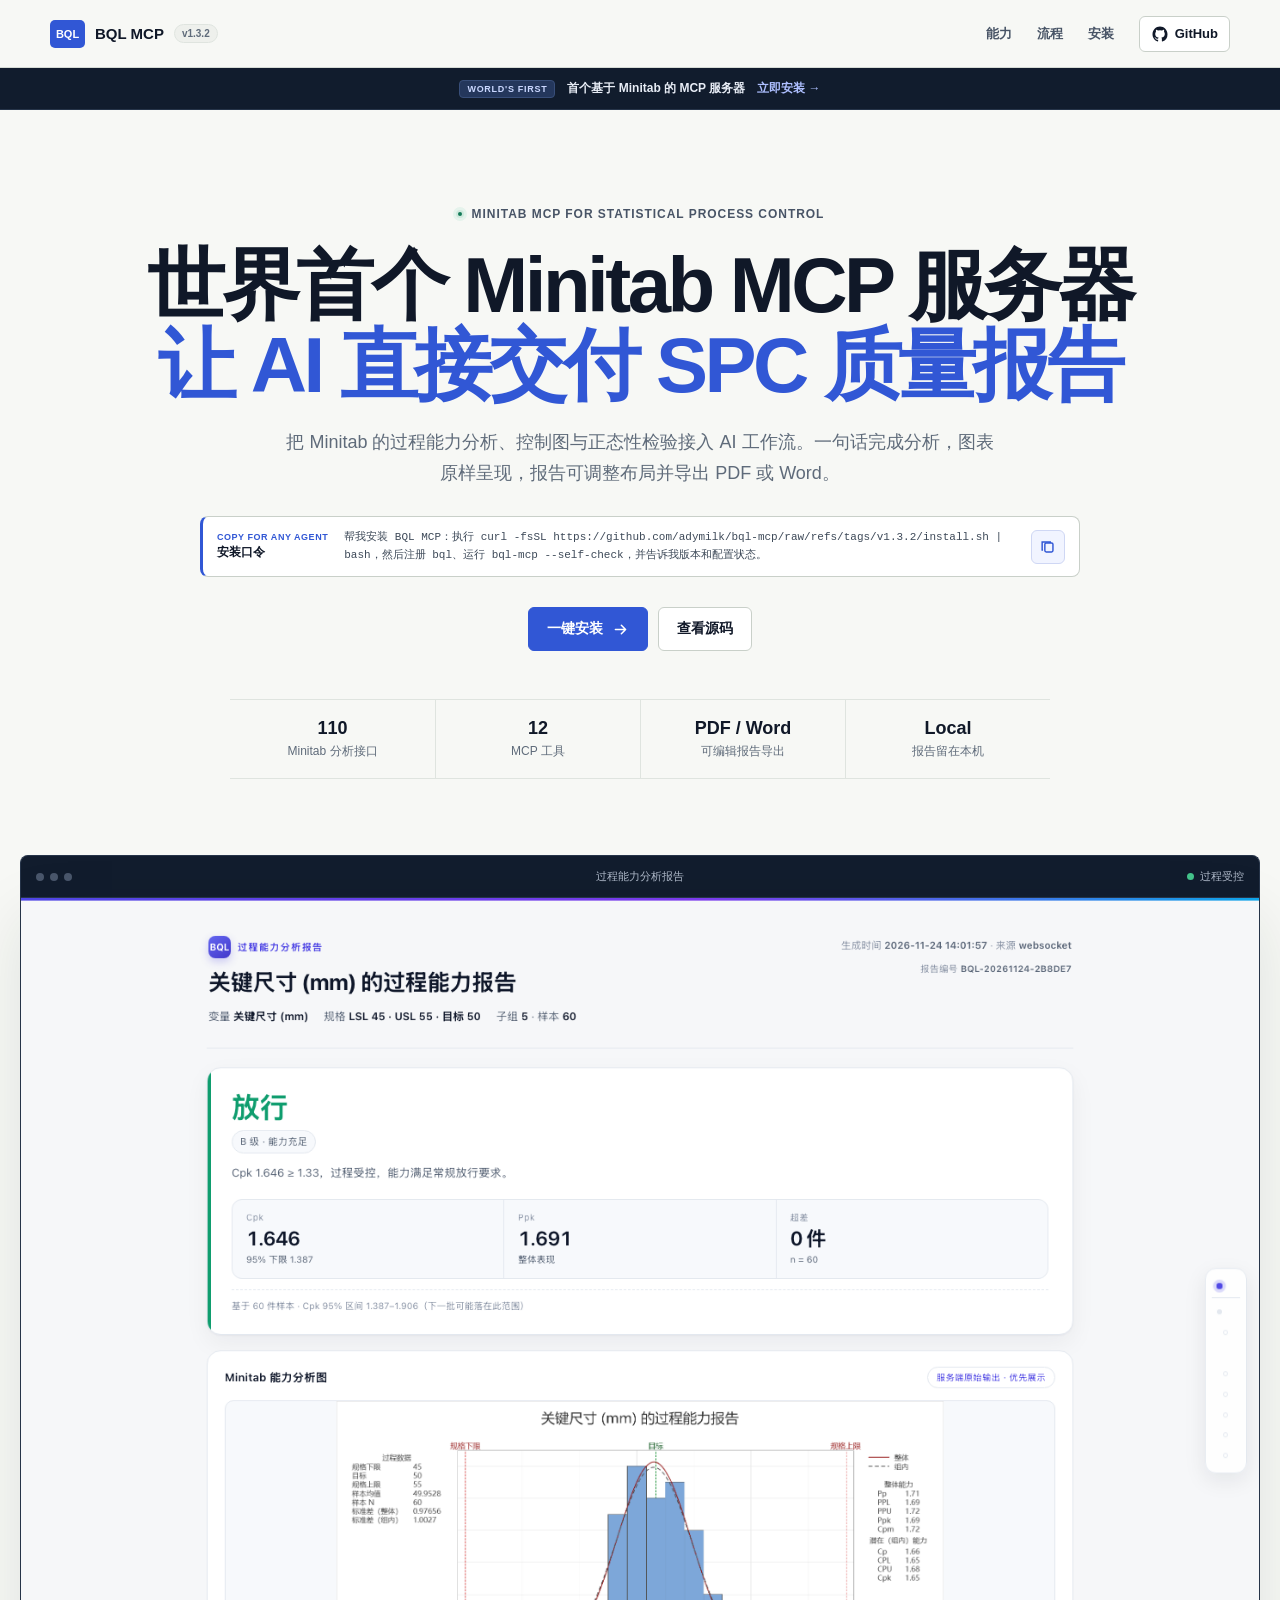
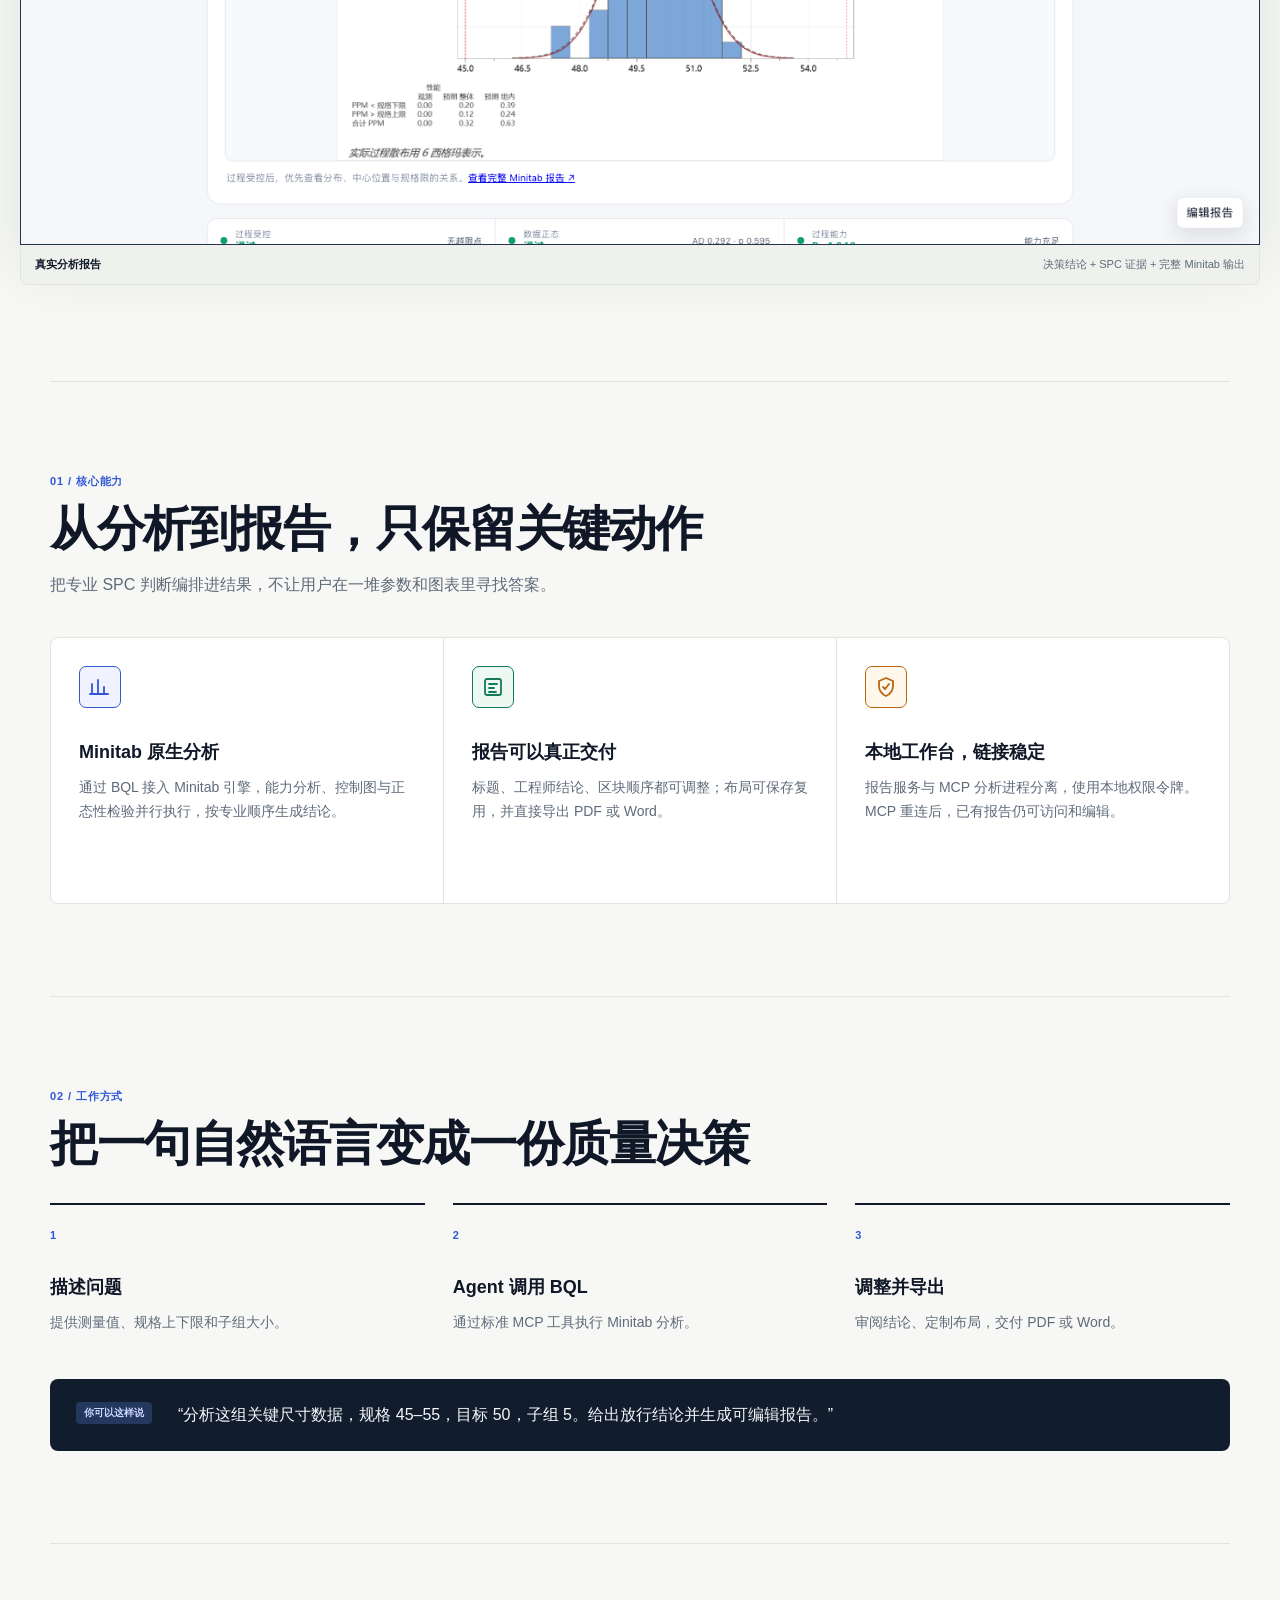
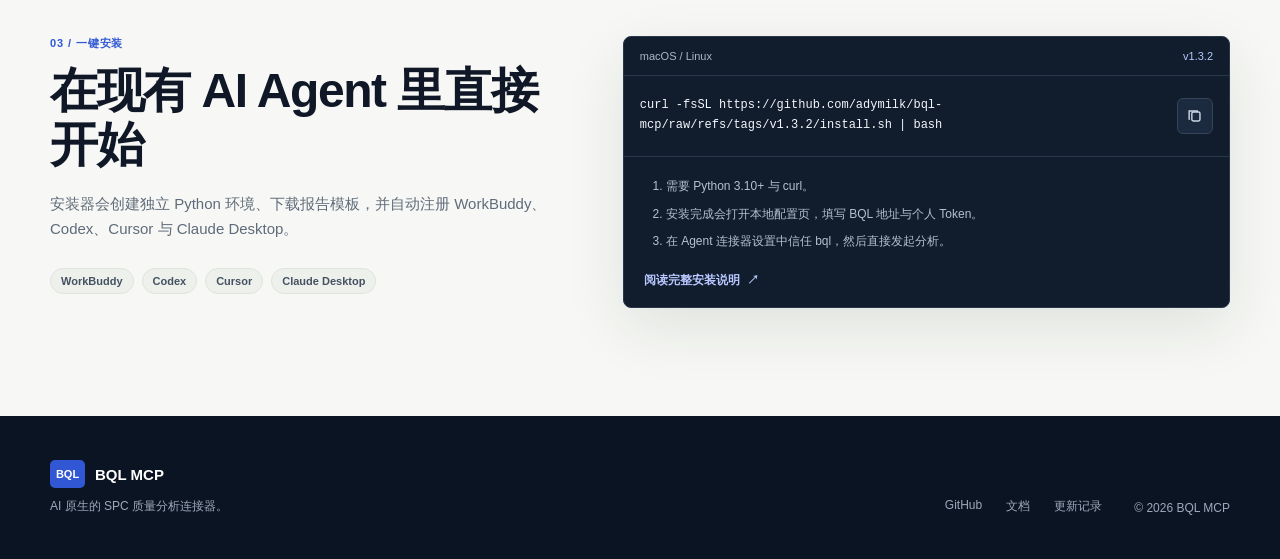
==== docs/index.html @ 5a5a3b54 "Add Minitab MCP project website" ====
<!doctype html>
<html lang="zh-CN">
<head>
  <meta charset="utf-8">
  <meta name="viewport" content="width=device-width, initial-scale=1">
  <title>世界首个 Minitab MCP 服务器 | BQL MCP</title>
  <meta name="description" content="BQL MCP 是世界首个基于 Minitab 的 MCP 服务器，把过程能力分析、控制图与正态性检验接入 AI 工作流。">
  <meta name="theme-color" content="#f7f8f5">
  <meta property="og:title" content="世界首个 Minitab MCP 服务器 | BQL MCP">
  <meta property="og:description" content="首个基于 Minitab 的 MCP 服务器。一句指令完成 SPC 分析，交付可编辑 PDF / Word 报告。">
  <meta property="og:type" content="website">
  <meta property="og:url" content="https://adymilk.github.io/bql-mcp/">
  <meta property="og:image" content="https://adymilk.github.io/bql-mcp/assets/report-preview.png">
  <meta name="twitter:card" content="summary_large_image">
  <link rel="icon" href="assets/favicon.svg" type="image/svg+xml">
  <link rel="stylesheet" href="styles.css">
  <script src="app.js" defer></script>
</head>
<body>
  <a class="skip-link" href="#main">跳到主要内容</a>

  <header class="site-header">
    <a class="brand" href="#top" aria-label="BQL MCP 首页">
      <span class="brand-mark" aria-hidden="true">BQL</span>
      <span class="brand-name">BQL MCP</span>
      <span class="version">v1.3.2</span>
    </a>
    <nav class="site-nav" aria-label="主导航">
      <a href="#capabilities">能力</a>
      <a href="#workflow">流程</a>
      <a href="#install">安装</a>
      <a class="nav-github" href="https://github.com/adymilk/bql-mcp" target="_blank" rel="noopener">
        <svg aria-hidden="true" viewBox="0 0 24 24" width="18" height="18">
          <path d="M12 2C6.48 2 2 6.58 2 12.23c0 4.52 2.87 8.35 6.84 9.71.5.1.68-.22.68-.49v-1.9c-2.78.62-3.37-1.21-3.37-1.21-.45-1.18-1.11-1.49-1.11-1.49-.91-.64.07-.62.07-.62 1 .07 1.54 1.06 1.54 1.06.9 1.57 2.35 1.12 2.92.85.09-.66.35-1.12.64-1.37-2.22-.26-4.56-1.14-4.56-5.06 0-1.12.39-2.03 1.03-2.75-.1-.26-.45-1.3.1-2.71 0 0 .84-.28 2.75 1.05A9.33 9.33 0 0 1 12 6.94a9.3 9.3 0 0 1 2.5.35c1.91-1.33 2.75-1.05 2.75-1.05.55 1.41.2 2.45.1 2.71.64.72 1.03 1.63 1.03 2.75 0 3.93-2.34 4.8-4.57 5.05.36.32.68.95.68 1.91v2.79c0 .27.18.59.69.49A10.24 10.24 0 0 0 22 12.23C22 6.58 17.52 2 12 2Z" fill="currentColor"/>
        </svg>
        GitHub
      </a>
    </nav>
  </header>

  <main id="main">
    <aside class="announcement" aria-label="产品里程碑">
      <span class="announcement-label">World's first</span>
      <strong>首个基于 Minitab 的 MCP 服务器</strong>
      <a href="#install">立即安装 <span aria-hidden="true">→</span></a>
    </aside>

    <section class="hero" id="top" aria-labelledby="hero-title">
      <div class="hero-kicker">
        <span class="status-dot" aria-hidden="true"></span>
        Minitab MCP for Statistical Process Control
      </div>
      <h1 id="hero-title">
        <span class="hero-line">世界首个 Minitab MCP 服务器</span>
        <span class="hero-line accent">让 AI 直接交付 SPC 质量报告</span>
      </h1>
      <p class="hero-copy">
        把 Minitab 的过程能力分析、控制图与正态性检验接入 AI 工作流。一句话完成分析，图表原样呈现，报告可调整布局并导出 PDF 或 Word。
      </p>
      <div class="agent-install">
        <div class="agent-install-label">
          <span>Copy for any Agent</span>
          <strong>安装口令</strong>
        </div>
        <code id="agent-install-prompt">帮我安装 BQL MCP：执行 curl -fsSL https://github.com/adymilk/bql-mcp/raw/refs/tags/v1.3.2/install.sh | bash，然后注册 bql、运行 bql-mcp --self-check，并告诉我版本和配置状态。</code>
        <button class="copy-button agent-copy" type="button" data-copy-target="agent-install-prompt" aria-label="复制 Agent 安装口令">
          <svg class="icon-copy" aria-hidden="true" viewBox="0 0 20 20" width="18" height="18">
            <rect x="6.5" y="5.5" width="9" height="10" rx="1.5" fill="none" stroke="currentColor" stroke-width="1.6"/>
            <path d="M4.5 13.5h-1v-9h9v1" fill="none" stroke="currentColor" stroke-width="1.6"/>
          </svg>
          <svg class="icon-check" aria-hidden="true" viewBox="0 0 20 20" width="18" height="18">
            <path d="m5 10 3 3 7-7" fill="none" stroke="currentColor" stroke-linecap="round" stroke-linejoin="round" stroke-width="1.8"/>
          </svg>
        </button>
      </div>
      <div class="hero-actions">
        <a class="button button-primary" href="#install">
          一键安装
          <svg aria-hidden="true" viewBox="0 0 20 20" width="17" height="17">
            <path d="M4 10h12M11 5l5 5-5 5" fill="none" stroke="currentColor" stroke-linecap="round" stroke-linejoin="round" stroke-width="1.8"/>
          </svg>
        </a>
        <a class="button button-secondary" href="https://github.com/adymilk/bql-mcp" target="_blank" rel="noopener">
          查看源码
        </a>
      </div>
      <dl class="proof-grid" aria-label="产品概况">
        <div>
          <dt>110</dt>
          <dd>Minitab 分析接口</dd>
        </div>
        <div>
          <dt>12</dt>
          <dd>MCP 工具</dd>
        </div>
        <div>
          <dt>PDF / Word</dt>
          <dd>可编辑报告导出</dd>
        </div>
        <div>
          <dt>Local</dt>
          <dd>报告留在本机</dd>
        </div>
      </dl>
    </section>

    <section class="product-stage" aria-labelledby="preview-title">
      <div class="window-bar" aria-hidden="true">
        <div class="window-dots"><i></i><i></i><i></i></div>
        <span>过程能力分析报告</span>
        <span class="window-status"><i></i>过程受控</span>
      </div>
      <div class="preview-frame">
        <img src="assets/report-preview.png" alt="BQL MCP 生成的过程能力分析报告，首屏展示放行结论、Cpk、Ppk 和 Minitab 能力分析图" width="1440" height="1100">
      </div>
      <div class="preview-caption">
        <span id="preview-title">真实分析报告</span>
        <span>决策结论 + SPC 证据 + 完整 Minitab 输出</span>
      </div>
    </section>

    <section class="section capabilities" id="capabilities" aria-labelledby="capabilities-title">
      <div class="section-heading">
        <p class="section-index">01 / 核心能力</p>
        <h2 id="capabilities-title">从分析到报告，只保留关键动作</h2>
        <p>把专业 SPC 判断编排进结果，不让用户在一堆参数和图表里寻找答案。</p>
      </div>
      <div class="feature-grid">
        <article class="feature">
          <div class="feature-icon blue" aria-hidden="true">
            <svg viewBox="0 0 24 24" width="24" height="24">
              <path d="M4 19V9m6 10V5m6 14v-7m4 7H2" fill="none" stroke="currentColor" stroke-linecap="round" stroke-width="1.8"/>
            </svg>
          </div>
          <h3>Minitab 原生分析</h3>
          <p>通过 BQL 接入 Minitab 引擎，能力分析、控制图与正态性检验并行执行，按专业顺序生成结论。</p>
        </article>
        <article class="feature">
          <div class="feature-icon green" aria-hidden="true">
            <svg viewBox="0 0 24 24" width="24" height="24">
              <rect x="4" y="4" width="16" height="16" rx="2" fill="none" stroke="currentColor" stroke-width="1.8"/>
              <path d="M8 9h8M8 13h5M8 17h7" fill="none" stroke="currentColor" stroke-linecap="round" stroke-width="1.8"/>
            </svg>
          </div>
          <h3>报告可以真正交付</h3>
          <p>标题、工程师结论、区块顺序都可调整；布局可保存复用，并直接导出 PDF 或 Word。</p>
        </article>
        <article class="feature">
          <div class="feature-icon amber" aria-hidden="true">
            <svg viewBox="0 0 24 24" width="24" height="24">
              <path d="M12 3 5 6v5c0 4.7 2.8 8.1 7 10 4.2-1.9 7-5.3 7-10V6l-7-3Z" fill="none" stroke="currentColor" stroke-linejoin="round" stroke-width="1.8"/>
              <path d="m9 12 2 2 4-5" fill="none" stroke="currentColor" stroke-linecap="round" stroke-linejoin="round" stroke-width="1.8"/>
            </svg>
          </div>
          <h3>本地工作台，链接稳定</h3>
          <p>报告服务与 MCP 分析进程分离，使用本地权限令牌。MCP 重连后，已有报告仍可访问和编辑。</p>
        </article>
      </div>
    </section>

    <section class="section workflow" id="workflow" aria-labelledby="workflow-title">
      <div class="section-heading compact">
        <p class="section-index">02 / 工作方式</p>
        <h2 id="workflow-title">把一句自然语言变成一份质量决策</h2>
      </div>
      <div class="workflow-grid">
        <article>
          <span>1</span>
          <h3>描述问题</h3>
          <p>提供测量值、规格上下限和子组大小。</p>
        </article>
        <article>
          <span>2</span>
          <h3>Agent 调用 BQL</h3>
          <p>通过标准 MCP 工具执行 Minitab 分析。</p>
        </article>
        <article>
          <span>3</span>
          <h3>调整并导出</h3>
          <p>审阅结论、定制布局，交付 PDF 或 Word。</p>
        </article>
      </div>
      <div class="prompt-example">
        <span class="prompt-label">你可以这样说</span>
        <p>“分析这组关键尺寸数据，规格 45–55，目标 50，子组 5。给出放行结论并生成可编辑报告。”</p>
      </div>
    </section>

    <section class="section install-section" id="install" aria-labelledby="install-title">
      <div class="install-copy">
        <p class="section-index">03 / 一键安装</p>
        <h2 id="install-title">在现有 AI Agent 里直接开始</h2>
        <p>安装器会创建独立 Python 环境、下载报告模板，并自动注册 WorkBuddy、Codex、Cursor 与 Claude Desktop。</p>
        <div class="compatibility" aria-label="兼容客户端">
          <span>WorkBuddy</span>
          <span>Codex</span>
          <span>Cursor</span>
          <span>Claude Desktop</span>
        </div>
      </div>
      <div class="install-panel">
        <div class="install-panel-head">
          <span>macOS / Linux</span>
          <span class="release-tag">v1.3.2</span>
        </div>
        <div class="command-box">
          <code id="install-command">curl -fsSL https://github.com/adymilk/bql-mcp/raw/refs/tags/v1.3.2/install.sh | bash</code>
          <button class="copy-button" type="button" data-copy-target="install-command" aria-label="复制安装命令">
            <svg class="icon-copy" aria-hidden="true" viewBox="0 0 20 20" width="18" height="18">
              <rect x="6.5" y="5.5" width="9" height="10" rx="1.5" fill="none" stroke="currentColor" stroke-width="1.6"/>
              <path d="M4.5 13.5h-1v-9h9v1" fill="none" stroke="currentColor" stroke-width="1.6"/>
            </svg>
            <svg class="icon-check" aria-hidden="true" viewBox="0 0 20 20" width="18" height="18">
              <path d="m5 10 3 3 7-7" fill="none" stroke="currentColor" stroke-linecap="round" stroke-linejoin="round" stroke-width="1.8"/>
            </svg>
          </button>
        </div>
        <ol class="install-notes">
          <li>需要 Python 3.10+ 与 curl。</li>
          <li>安装完成会打开本地配置页，填写 BQL 地址与个人 Token。</li>
          <li>在 Agent 连接器设置中信任 bql，然后直接发起分析。</li>
        </ol>
        <a class="text-link" href="https://github.com/adymilk/bql-mcp#readme" target="_blank" rel="noopener">
          阅读完整安装说明
          <span aria-hidden="true">↗</span>
        </a>
      </div>
    </section>
  </main>

  <footer class="site-footer">
    <div>
      <a class="brand footer-brand" href="#top">
        <span class="brand-mark" aria-hidden="true">BQL</span>
        <span class="brand-name">BQL MCP</span>
      </a>
      <p>AI 原生的 SPC 质量分析连接器。</p>
    </div>
    <nav aria-label="页脚导航">
      <a href="https://github.com/adymilk/bql-mcp" target="_blank" rel="noopener">GitHub</a>
      <a href="https://github.com/adymilk/bql-mcp/blob/main/README.md" target="_blank" rel="noopener">文档</a>
      <a href="https://github.com/adymilk/bql-mcp/blob/main/CHANGELOG.md" target="_blank" rel="noopener">更新记录</a>
    </nav>
    <p class="copyright">© <span id="year">2026</span> BQL MCP</p>
  </footer>
</body>
</html>
---- docs/styles.css ----
:root {
  --ink: #101828;
  --muted: #5f6b7a;
  --faint: #8c96a5;
  --paper: #f7f8f5;
  --surface: #ffffff;
  --line: #dfe4df;
  --line-strong: #c9d0c9;
  --blue: #3157d5;
  --blue-dark: #2443ad;
  --green: #137a57;
  --amber: #b8670f;
  --dark: #111c2d;
  --radius: 8px;
  --shadow: 0 20px 60px rgba(24, 39, 29, 0.1);
  --max: 1180px;
}

* {
  box-sizing: border-box;
}

html {
  scroll-behavior: smooth;
}

body {
  margin: 0;
  color: var(--ink);
  background: var(--paper);
  font-family: "SF Pro Display", "SF Pro Text", -apple-system, BlinkMacSystemFont, "Segoe UI", "PingFang SC", "Hiragino Sans GB", "Microsoft YaHei", sans-serif;
  -webkit-font-smoothing: antialiased;
  text-rendering: optimizeLegibility;
}

a {
  color: inherit;
  text-decoration: none;
}

button,
code {
  font: inherit;
}

.skip-link {
  position: fixed;
  top: -60px;
  left: 16px;
  z-index: 100;
  padding: 10px 14px;
  color: white;
  background: var(--blue);
  border-radius: 6px;
}

.skip-link:focus {
  top: 12px;
}

.site-header {
  position: sticky;
  top: 0;
  z-index: 20;
  display: flex;
  align-items: center;
  justify-content: space-between;
  min-height: 68px;
  padding: 0 max(24px, calc((100vw - var(--max)) / 2));
  background: rgba(247, 248, 245, 0.92);
  border-bottom: 1px solid rgba(201, 208, 201, 0.72);
  backdrop-filter: blur(14px);
}

.brand {
  display: inline-flex;
  align-items: center;
  gap: 10px;
  font-weight: 700;
  letter-spacing: 0;
}

.brand-mark {
  display: grid;
  width: 35px;
  height: 28px;
  place-items: center;
  color: white;
  background: var(--blue);
  border-radius: 5px;
  font-size: 11px;
  font-weight: 800;
}

.brand-name {
  font-size: 15px;
}

.version {
  padding: 3px 7px;
  color: var(--muted);
  background: #eef0ec;
  border: 1px solid var(--line);
  border-radius: 999px;
  font-size: 10px;
  font-weight: 650;
}

.site-nav {
  display: flex;
  align-items: center;
  gap: 25px;
  color: #485466;
  font-size: 13px;
  font-weight: 600;
}

.site-nav a {
  transition: color 160ms ease;
}

.site-nav a:hover,
.site-nav a:focus-visible {
  color: var(--blue);
}

.nav-github {
  display: inline-flex;
  align-items: center;
  gap: 6px;
  padding: 8px 11px;
  color: var(--ink);
  background: var(--surface);
  border: 1px solid var(--line-strong);
  border-radius: 6px;
}

.announcement {
  display: flex;
  min-height: 42px;
  align-items: center;
  justify-content: center;
  gap: 12px;
  padding: 8px 24px;
  color: #e8edf6;
  background: var(--dark);
  border-bottom: 1px solid #263449;
  font-size: 12px;
}

.announcement-label {
  padding: 3px 7px;
  color: #cbd8ff;
  background: #24375c;
  border: 1px solid #384e79;
  border-radius: 4px;
  font-size: 9px;
  font-weight: 800;
  letter-spacing: 0.08em;
  text-transform: uppercase;
}

.announcement strong {
  font-weight: 650;
}

.announcement a {
  color: #aebfff;
  font-weight: 700;
}

.announcement a:hover {
  color: white;
}

main {
  overflow: hidden;
}

.hero {
  width: min(var(--max), calc(100% - 48px));
  margin: 0 auto;
  padding: 94px 0 46px;
  text-align: center;
}

.hero-kicker {
  display: inline-flex;
  align-items: center;
  gap: 8px;
  color: #485466;
  font-size: 12px;
  font-weight: 700;
  letter-spacing: 0.08em;
  text-transform: uppercase;
}

.status-dot {
  width: 8px;
  height: 8px;
  background: var(--green);
  border: 2px solid #cfe9dd;
  border-radius: 50%;
  box-shadow: 0 0 0 3px #e5f3ec;
}

.hero h1 {
  max-width: 1120px;
  margin: 24px auto 22px;
  font-size: clamp(44px, 7vw, 78px);
  line-height: 1.02;
  letter-spacing: -0.045em;
}

.hero-line {
  display: block;
}

.hero h1 .accent {
  color: var(--blue);
}

@media (min-width: 1100px) {
  .hero-line {
    white-space: nowrap;
  }
}

.hero-copy {
  max-width: 720px;
  margin: 0 auto;
  color: var(--muted);
  font-size: 18px;
  line-height: 1.7;
}

.agent-install {
  display: grid;
  grid-template-columns: auto minmax(0, 1fr) auto;
  align-items: center;
  gap: 16px;
  width: min(880px, 100%);
  margin: 28px auto 0;
  padding: 12px 14px;
  text-align: left;
  background: var(--surface);
  border: 1px solid var(--line-strong);
  border-left: 3px solid var(--blue);
  border-radius: var(--radius);
}

.agent-install-label {
  display: flex;
  flex-direction: column;
  gap: 2px;
  white-space: nowrap;
}

.agent-install-label span {
  color: var(--blue);
  font-size: 9px;
  font-weight: 800;
  letter-spacing: 0.06em;
  text-transform: uppercase;
}

.agent-install-label strong {
  font-size: 12px;
}

.agent-install code {
  color: #3d4958;
  font-family: "SFMono-Regular", Consolas, "Liberation Mono", monospace;
  font-size: 11px;
  line-height: 1.6;
  overflow-wrap: anywhere;
}

.copy-button.agent-copy {
  width: 34px;
  height: 34px;
  color: var(--blue);
  background: #f1f4ff;
  border-color: #cfd7f4;
}

.copy-button.agent-copy:hover,
.copy-button.agent-copy:focus-visible {
  color: var(--blue-dark);
  border-color: #9fb0e7;
}

.hero-actions {
  display: flex;
  justify-content: center;
  gap: 10px;
  margin-top: 30px;
}

.button {
  display: inline-flex;
  min-height: 44px;
  align-items: center;
  justify-content: center;
  gap: 9px;
  padding: 0 18px;
  border: 1px solid transparent;
  border-radius: 6px;
  font-size: 14px;
  font-weight: 700;
  transition: background 160ms ease, border-color 160ms ease, transform 160ms ease;
}

.button:hover {
  transform: translateY(-1px);
}

.button-primary {
  color: white;
  background: var(--blue);
  border-color: var(--blue);
}

.button-primary:hover {
  background: var(--blue-dark);
  border-color: var(--blue-dark);
}

.button-secondary {
  color: var(--ink);
  background: var(--surface);
  border-color: var(--line-strong);
}

.button-secondary:hover {
  border-color: #97a0ac;
}

.proof-grid {
  display: grid;
  grid-template-columns: repeat(4, 1fr);
  width: min(820px, 100%);
  margin: 48px auto 0;
  padding: 0;
  border-top: 1px solid var(--line);
  border-bottom: 1px solid var(--line);
}

.proof-grid div {
  padding: 18px 12px;
}

.proof-grid div + div {
  border-left: 1px solid var(--line);
}

.proof-grid dt {
  font-size: 18px;
  font-weight: 750;
}

.proof-grid dd {
  margin: 4px 0 0;
  color: var(--muted);
  font-size: 12px;
}

.product-stage {
  width: min(1280px, calc(100% - 40px));
  margin: 30px auto 96px;
}

.window-bar {
  display: grid;
  grid-template-columns: 1fr auto 1fr;
  align-items: center;
  min-height: 42px;
  padding: 0 15px;
  color: #aeb8c8;
  background: #111c2d;
  border: 1px solid #263449;
  border-bottom: 0;
  border-radius: var(--radius) var(--radius) 0 0;
  font-size: 11px;
}

.window-dots {
  display: flex;
  gap: 6px;
}

.window-dots i {
  width: 8px;
  height: 8px;
  background: #48556a;
  border-radius: 50%;
}

.window-status {
  display: flex;
  align-items: center;
  justify-self: end;
  gap: 6px;
}

.window-status i {
  width: 7px;
  height: 7px;
  background: #43c28a;
  border-radius: 50%;
}

.preview-frame {
  overflow: hidden;
  background: white;
  border: 1px solid #263449;
  box-shadow: var(--shadow);
}

.preview-frame img {
  display: block;
  width: 100%;
  height: auto;
}

.preview-caption {
  display: flex;
  justify-content: space-between;
  gap: 16px;
  padding: 12px 14px;
  color: var(--muted);
  background: #eef1ec;
  border: 1px solid var(--line);
  border-top: 0;
  border-radius: 0 0 var(--radius) var(--radius);
  font-size: 11px;
}

.preview-caption span:first-child {
  color: var(--ink);
  font-weight: 700;
}

.section {
  width: min(var(--max), calc(100% - 48px));
  margin: 0 auto;
  padding: 92px 0;
  border-top: 1px solid var(--line);
}

.section-heading {
  max-width: 700px;
  margin-bottom: 38px;
}

.section-heading.compact {
  margin-bottom: 32px;
}

.section-index {
  margin: 0 0 13px;
  color: var(--blue);
  font-size: 11px;
  font-weight: 800;
  letter-spacing: 0.08em;
  text-transform: uppercase;
}

.section h2 {
  margin: 0;
  font-size: clamp(31px, 4.5vw, 48px);
  line-height: 1.13;
  letter-spacing: -0.03em;
}

.section-heading > p:last-child {
  max-width: 650px;
  margin: 16px 0 0;
  color: var(--muted);
  font-size: 16px;
  line-height: 1.65;
}

.feature-grid {
  display: grid;
  grid-template-columns: repeat(3, 1fr);
  gap: 1px;
  overflow: hidden;
  background: var(--line);
  border: 1px solid var(--line);
  border-radius: var(--radius);
}

.feature {
  min-height: 265px;
  padding: 28px;
  background: var(--surface);
}

.feature-icon {
  display: grid;
  width: 42px;
  height: 42px;
  place-items: center;
  margin-bottom: 32px;
  border: 1px solid currentColor;
  border-radius: 7px;
}

.feature-icon.blue {
  color: var(--blue);
  background: #f0f3ff;
}

.feature-icon.green {
  color: var(--green);
  background: #edf8f3;
}

.feature-icon.amber {
  color: var(--amber);
  background: #fff7ec;
}

.feature h3,
.workflow-grid h3 {
  margin: 0;
  font-size: 18px;
}

.feature p,
.workflow-grid p {
  margin: 12px 0 0;
  color: var(--muted);
  font-size: 14px;
  line-height: 1.7;
}

.workflow-grid {
  display: grid;
  grid-template-columns: repeat(3, 1fr);
  gap: 28px;
}

.workflow-grid article {
  padding-top: 20px;
  border-top: 2px solid var(--ink);
}

.workflow-grid article > span {
  display: inline-block;
  margin-bottom: 34px;
  color: var(--blue);
  font-size: 11px;
  font-weight: 800;
}

.prompt-example {
  display: grid;
  grid-template-columns: auto 1fr;
  align-items: start;
  gap: 26px;
  margin-top: 44px;
  padding: 23px 26px;
  background: var(--dark);
  border-radius: var(--radius);
}

.prompt-label {
  padding: 4px 8px;
  color: #cbd8ff;
  background: #24375c;
  border-radius: 4px;
  font-size: 10px;
  font-weight: 700;
  white-space: nowrap;
}

.prompt-example p {
  margin: 0;
  color: #f5f7fa;
  font-size: 16px;
  line-height: 1.65;
}

.install-section {
  display: grid;
  grid-template-columns: minmax(0, 0.9fr) minmax(420px, 1.1fr);
  gap: 76px;
  align-items: start;
  padding-bottom: 108px;
}

.install-copy > p:not(.section-index) {
  margin: 18px 0 0;
  color: var(--muted);
  font-size: 15px;
  line-height: 1.7;
}

.compatibility {
  display: flex;
  flex-wrap: wrap;
  gap: 8px;
  margin-top: 26px;
}

.compatibility span {
  padding: 6px 10px;
  color: #455262;
  background: #eef0ec;
  border: 1px solid var(--line);
  border-radius: 999px;
  font-size: 11px;
  font-weight: 650;
}

.install-panel {
  overflow: hidden;
  color: #dbe3ee;
  background: var(--dark);
  border: 1px solid #29374b;
  border-radius: var(--radius);
  box-shadow: var(--shadow);
}

.install-panel-head {
  display: flex;
  align-items: center;
  justify-content: space-between;
  padding: 13px 16px;
  color: #aeb8c8;
  border-bottom: 1px solid #29374b;
  font-size: 11px;
}

.release-tag {
  color: #b8c8ff;
}

.command-box {
  display: grid;
  grid-template-columns: minmax(0, 1fr) auto;
  align-items: center;
  gap: 12px;
  padding: 20px 16px;
  border-bottom: 1px solid #29374b;
}

.command-box code {
  color: #f4f7fb;
  font-family: "SFMono-Regular", Consolas, "Liberation Mono", monospace;
  font-size: 12px;
  line-height: 1.65;
  overflow-wrap: anywhere;
}

.copy-button {
  display: grid;
  width: 36px;
  height: 36px;
  place-items: center;
  color: #cbd5e4;
  background: #1b2a3f;
  border: 1px solid #35445b;
  border-radius: 6px;
  cursor: pointer;
}

.copy-button:hover,
.copy-button:focus-visible {
  color: white;
  border-color: #7082a2;
}

.copy-button .icon-check {
  display: none;
}

.copy-button.copied {
  color: #79d7ae;
  border-color: #3c765f;
}

.copy-button.copied .icon-copy {
  display: none;
}

.copy-button.copied .icon-check {
  display: block;
}

.install-notes {
  margin: 0;
  padding: 20px 20px 8px 42px;
  color: #b6c0ce;
  font-size: 12px;
  line-height: 1.65;
}

.install-notes li + li {
  margin-top: 8px;
}

.text-link {
  display: inline-flex;
  gap: 7px;
  margin: 12px 16px 18px 20px;
  color: #b8c8ff;
  font-size: 12px;
  font-weight: 700;
}

.text-link:hover {
  color: white;
}

.site-footer {
  display: grid;
  grid-template-columns: 1fr auto auto;
  align-items: end;
  gap: 32px;
  padding: 44px max(24px, calc((100vw - var(--max)) / 2));
  color: #9da9b9;
  background: #0b1422;
  font-size: 12px;
}

.footer-brand {
  color: white;
}

.site-footer > div > p {
  margin: 10px 0 0;
}

.site-footer nav {
  display: flex;
  gap: 24px;
}

.site-footer nav a:hover {
  color: white;
}

.copyright {
  margin: 0;
}

@media (max-width: 860px) {
  .site-header {
    min-height: 62px;
    padding-right: 18px;
    padding-left: 18px;
  }

  .site-nav {
    gap: 14px;
  }

  .site-nav a:not(.nav-github) {
    display: none;
  }

  .version {
    display: none;
  }

  .hero {
    width: min(100% - 36px, var(--max));
    padding-top: 66px;
  }

  .hero h1 {
    font-size: clamp(40px, 12vw, 64px);
  }

  .hero-copy {
    font-size: 16px;
  }

  .agent-install {
    grid-template-columns: 1fr auto;
    gap: 8px 12px;
    padding: 12px;
  }

  .agent-install-label {
    grid-column: 1;
  }

  .agent-install code {
    grid-column: 1 / -1;
    grid-row: 2;
  }

  .agent-copy {
    grid-column: 2;
    grid-row: 1;
  }

  .proof-grid {
    grid-template-columns: repeat(2, 1fr);
  }

  .proof-grid div:nth-child(3) {
    border-top: 1px solid var(--line);
    border-left: 0;
  }

  .proof-grid div:nth-child(4) {
    border-top: 1px solid var(--line);
  }

  .product-stage {
    width: calc(100% - 24px);
    margin-bottom: 60px;
  }

  .preview-caption span:last-child {
    display: none;
  }

  .section {
    width: calc(100% - 36px);
    padding: 68px 0;
  }

  .feature-grid,
  .workflow-grid,
  .install-section {
    grid-template-columns: 1fr;
  }

  .feature {
    min-height: auto;
  }

  .feature-icon {
    margin-bottom: 22px;
  }

  .install-section {
    gap: 34px;
  }

  .prompt-example {
    grid-template-columns: 1fr;
    gap: 12px;
  }

  .site-footer {
    grid-template-columns: 1fr auto;
  }

  .copyright {
    grid-column: 1 / -1;
  }
}

@media (max-width: 520px) {
  .announcement {
    justify-content: flex-start;
    gap: 8px;
    padding-right: 18px;
    padding-left: 18px;
  }

  .announcement-label {
    display: none;
  }

  .announcement a {
    margin-left: auto;
    white-space: nowrap;
  }

  .hero-actions {
    flex-direction: column;
  }

  .button {
    width: 100%;
  }

  .window-bar {
    grid-template-columns: auto 1fr;
  }

  .window-bar > span:nth-child(2) {
    display: none;
  }

  .window-status {
    justify-self: end;
  }

  .install-panel {
    min-width: 0;
  }

  .command-box {
    align-items: start;
  }

  .site-footer {
    grid-template-columns: 1fr;
  }

  .site-footer nav {
    flex-wrap: wrap;
  }
}

@media (prefers-reduced-motion: reduce) {
  html {
    scroll-behavior: auto;
  }

  *,
  *::before,
  *::after {
    transition-duration: 0.01ms !important;
  }
}
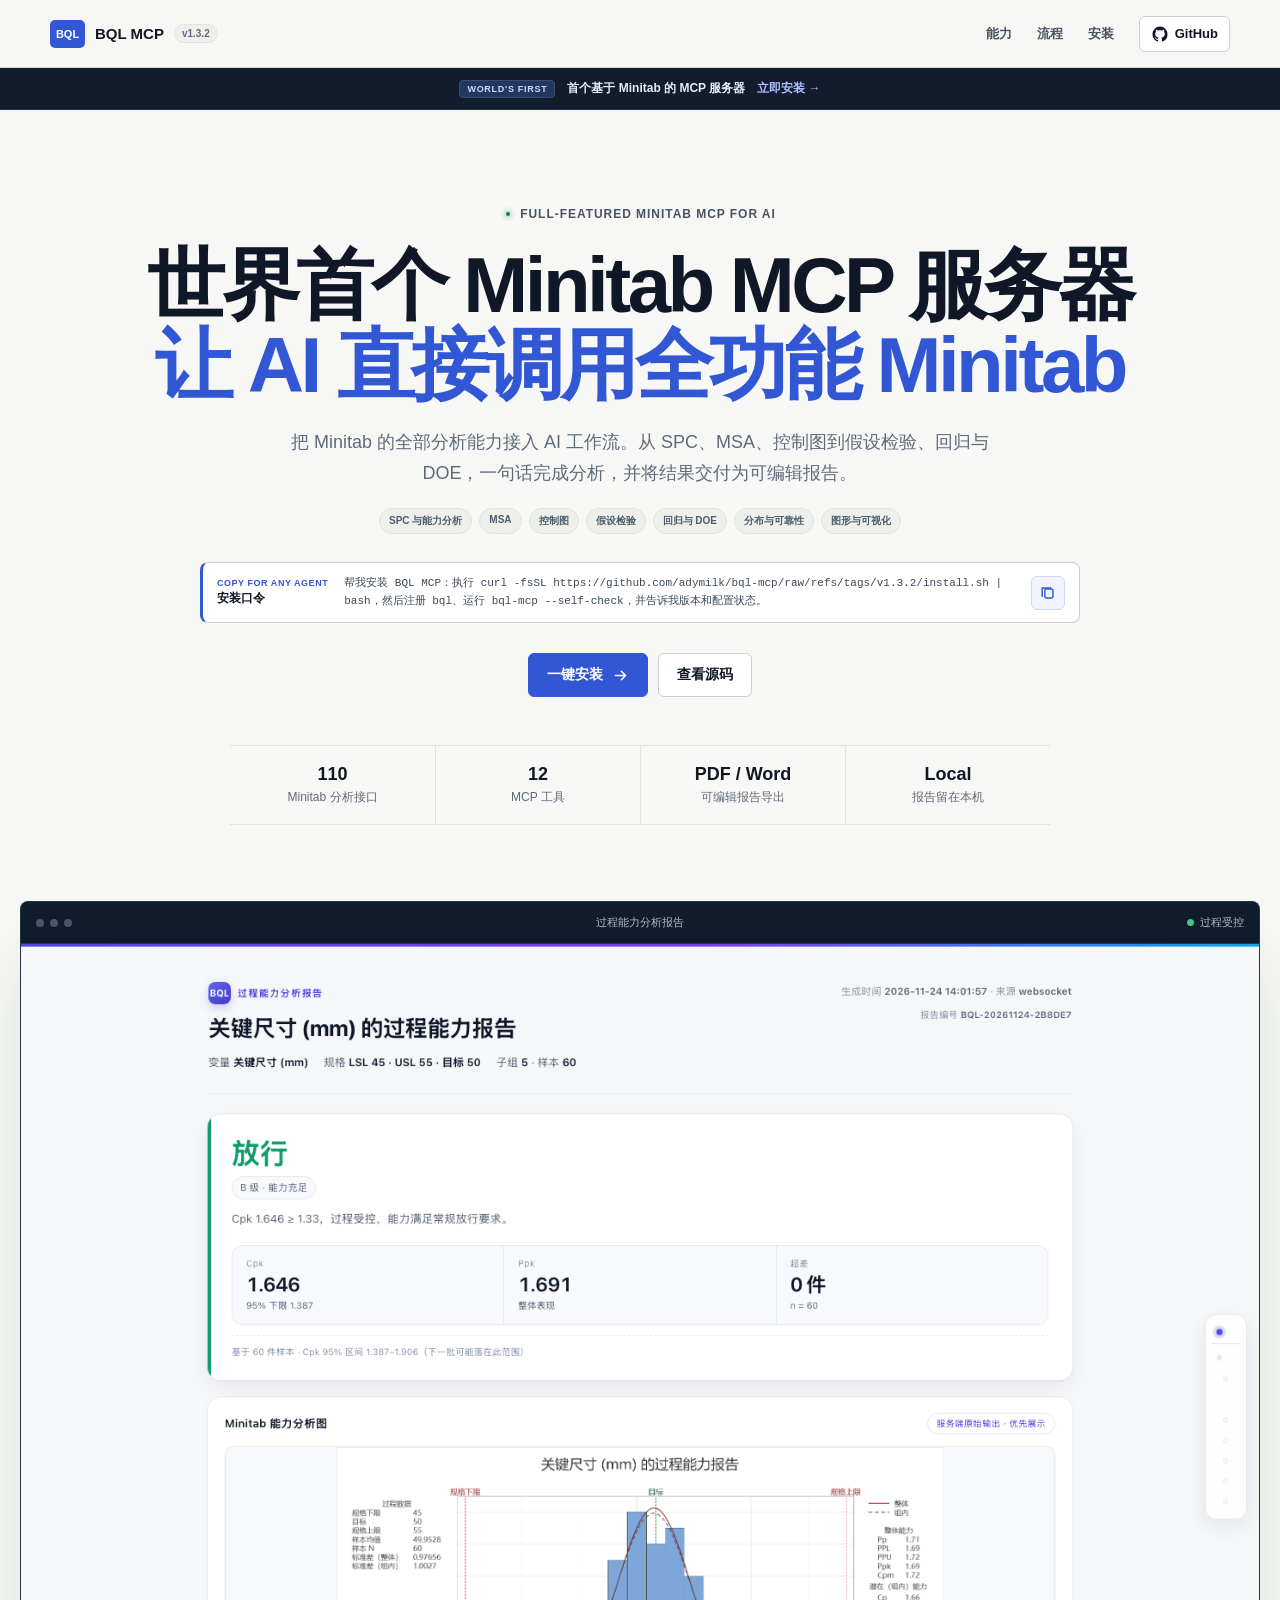
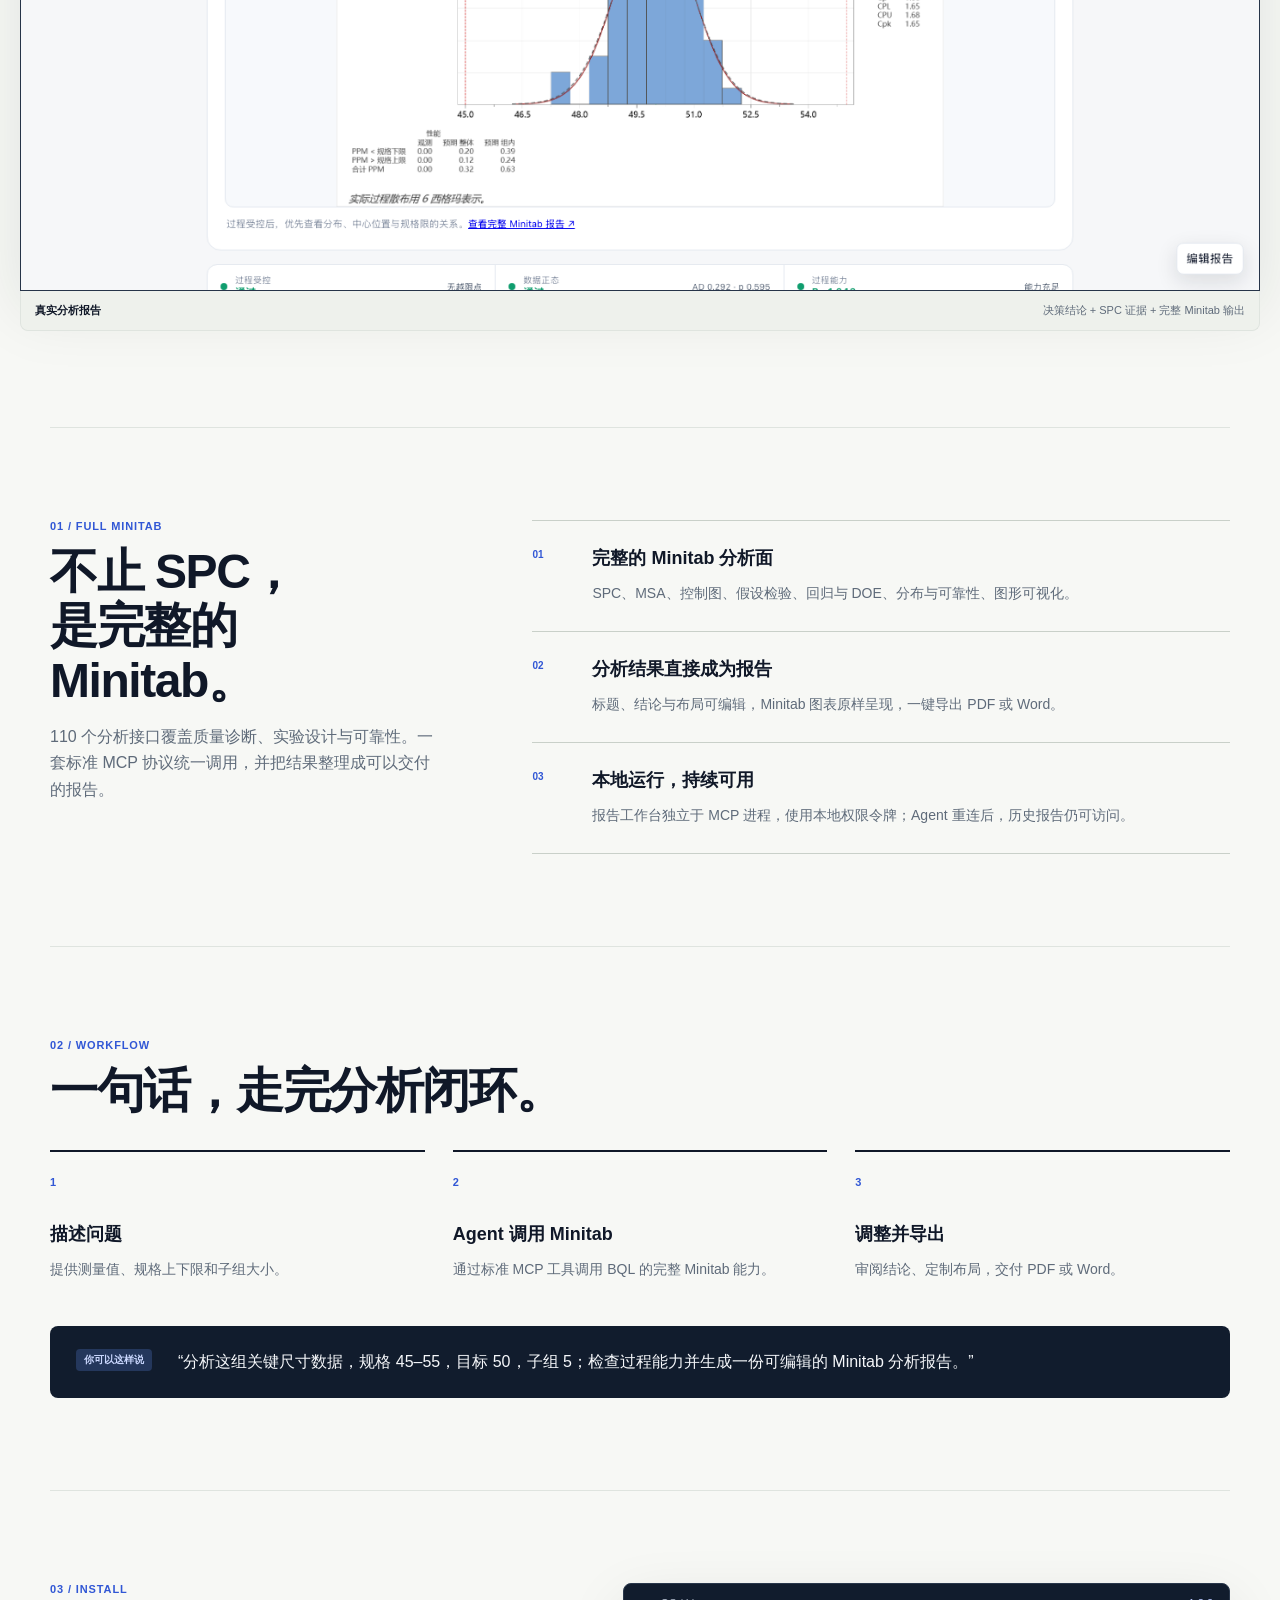
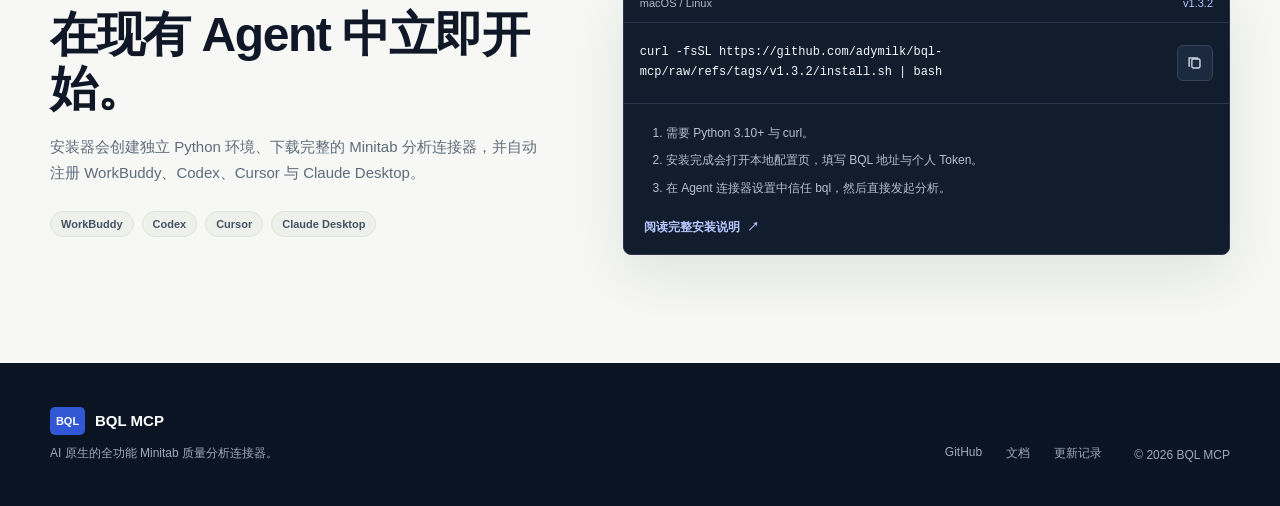
==== commit 2d0491ac: "Refine site around full-featured Minitab MCP" ====
--- a/docs/index.html
+++ b/docs/index.html
@@ -3,11 +3,11 @@
 <head>
   <meta charset="utf-8">
   <meta name="viewport" content="width=device-width, initial-scale=1">
-  <title>世界首个 Minitab MCP 服务器 | BQL MCP</title>
-  <meta name="description" content="BQL MCP 是世界首个基于 Minitab 的 MCP 服务器，把过程能力分析、控制图与正态性检验接入 AI 工作流。">
+  <title>世界首个全功能 Minitab MCP 服务器 | BQL MCP</title>
+  <meta name="description" content="BQL MCP 是世界首个基于 Minitab 的全功能 MCP 服务器，覆盖 SPC、MSA、假设检验、回归与 DOE、可靠性和可视化。">
   <meta name="theme-color" content="#f7f8f5">
-  <meta property="og:title" content="世界首个 Minitab MCP 服务器 | BQL MCP">
-  <meta property="og:description" content="首个基于 Minitab 的 MCP 服务器。一句指令完成 SPC 分析，交付可编辑 PDF / Word 报告。">
+  <meta property="og:title" content="世界首个全功能 Minitab MCP 服务器 | BQL MCP">
+  <meta property="og:description" content="首个基于 Minitab 的全功能 MCP 服务器。让 AI 直接调用 110 个分析接口并交付可编辑报告。">
   <meta property="og:type" content="website">
   <meta property="og:url" content="https://adymilk.github.io/bql-mcp/">
   <meta property="og:image" content="https://adymilk.github.io/bql-mcp/assets/report-preview.png">
@@ -48,15 +48,24 @@
     <section class="hero" id="top" aria-labelledby="hero-title">
       <div class="hero-kicker">
         <span class="status-dot" aria-hidden="true"></span>
-        Minitab MCP for Statistical Process Control
+        Full-featured Minitab MCP for AI
       </div>
       <h1 id="hero-title">
         <span class="hero-line">世界首个 Minitab MCP 服务器</span>
-        <span class="hero-line accent">让 AI 直接交付 SPC 质量报告</span>
+        <span class="hero-line accent">让 AI 直接调用全功能 Minitab</span>
       </h1>
       <p class="hero-copy">
-        把 Minitab 的过程能力分析、控制图与正态性检验接入 AI 工作流。一句话完成分析，图表原样呈现，报告可调整布局并导出 PDF 或 Word。
+        把 Minitab 的全部分析能力接入 AI 工作流。从 SPC、MSA、控制图到假设检验、回归与 DOE，一句话完成分析，并将结果交付为可编辑报告。
       </p>
+      <div class="capability-strip" aria-label="Minitab 分析能力">
+        <span>SPC 与能力分析</span>
+        <span>MSA</span>
+        <span>控制图</span>
+        <span>假设检验</span>
+        <span>回归与 DOE</span>
+        <span>分布与可靠性</span>
+        <span>图形与可视化</span>
+      </div>
       <div class="agent-install">
         <div class="agent-install-label">
           <span>Copy for any Agent</span>
@@ -121,47 +130,39 @@
 
     <section class="section capabilities" id="capabilities" aria-labelledby="capabilities-title">
       <div class="section-heading">
-        <p class="section-index">01 / 核心能力</p>
-        <h2 id="capabilities-title">从分析到报告，只保留关键动作</h2>
-        <p>把专业 SPC 判断编排进结果，不让用户在一堆参数和图表里寻找答案。</p>
-      </div>
-      <div class="feature-grid">
-        <article class="feature">
-          <div class="feature-icon blue" aria-hidden="true">
-            <svg viewBox="0 0 24 24" width="24" height="24">
-              <path d="M4 19V9m6 10V5m6 14v-7m4 7H2" fill="none" stroke="currentColor" stroke-linecap="round" stroke-width="1.8"/>
-            </svg>
+        <p class="section-index">01 / Full Minitab</p>
+        <h2 id="capabilities-title">不止 SPC，<br>是完整的 Minitab。</h2>
+        <p>110 个分析接口覆盖质量诊断、实验设计与可靠性。一套标准 MCP 协议统一调用，并把结果整理成可以交付的报告。</p>
+      </div>
+      <div class="capability-ledger">
+        <article class="capability-item">
+          <span class="capability-number">01</span>
+          <div>
+            <h3>完整的 Minitab 分析面</h3>
+            <p>SPC、MSA、控制图、假设检验、回归与 DOE、分布与可靠性、图形可视化。</p>
           </div>
-          <h3>Minitab 原生分析</h3>
-          <p>通过 BQL 接入 Minitab 引擎，能力分析、控制图与正态性检验并行执行，按专业顺序生成结论。</p>
-        </article>
-        <article class="feature">
-          <div class="feature-icon green" aria-hidden="true">
-            <svg viewBox="0 0 24 24" width="24" height="24">
-              <rect x="4" y="4" width="16" height="16" rx="2" fill="none" stroke="currentColor" stroke-width="1.8"/>
-              <path d="M8 9h8M8 13h5M8 17h7" fill="none" stroke="currentColor" stroke-linecap="round" stroke-width="1.8"/>
-            </svg>
+        </article>
+        <article class="capability-item">
+          <span class="capability-number">02</span>
+          <div>
+            <h3>分析结果直接成为报告</h3>
+            <p>标题、结论与布局可编辑，Minitab 图表原样呈现，一键导出 PDF 或 Word。</p>
           </div>
-          <h3>报告可以真正交付</h3>
-          <p>标题、工程师结论、区块顺序都可调整；布局可保存复用，并直接导出 PDF 或 Word。</p>
-        </article>
-        <article class="feature">
-          <div class="feature-icon amber" aria-hidden="true">
-            <svg viewBox="0 0 24 24" width="24" height="24">
-              <path d="M12 3 5 6v5c0 4.7 2.8 8.1 7 10 4.2-1.9 7-5.3 7-10V6l-7-3Z" fill="none" stroke="currentColor" stroke-linejoin="round" stroke-width="1.8"/>
-              <path d="m9 12 2 2 4-5" fill="none" stroke="currentColor" stroke-linecap="round" stroke-linejoin="round" stroke-width="1.8"/>
-            </svg>
+        </article>
+        <article class="capability-item">
+          <span class="capability-number">03</span>
+          <div>
+            <h3>本地运行，持续可用</h3>
+            <p>报告工作台独立于 MCP 进程，使用本地权限令牌；Agent 重连后，历史报告仍可访问。</p>
           </div>
-          <h3>本地工作台，链接稳定</h3>
-          <p>报告服务与 MCP 分析进程分离，使用本地权限令牌。MCP 重连后，已有报告仍可访问和编辑。</p>
         </article>
       </div>
     </section>
 
     <section class="section workflow" id="workflow" aria-labelledby="workflow-title">
       <div class="section-heading compact">
-        <p class="section-index">02 / 工作方式</p>
-        <h2 id="workflow-title">把一句自然语言变成一份质量决策</h2>
+        <p class="section-index">02 / Workflow</p>
+        <h2 id="workflow-title">一句话，走完分析闭环。</h2>
       </div>
       <div class="workflow-grid">
         <article>
@@ -171,8 +172,8 @@
         </article>
         <article>
           <span>2</span>
-          <h3>Agent 调用 BQL</h3>
-          <p>通过标准 MCP 工具执行 Minitab 分析。</p>
+          <h3>Agent 调用 Minitab</h3>
+          <p>通过标准 MCP 工具调用 BQL 的完整 Minitab 能力。</p>
         </article>
         <article>
           <span>3</span>
@@ -182,15 +183,15 @@
       </div>
       <div class="prompt-example">
         <span class="prompt-label">你可以这样说</span>
-        <p>“分析这组关键尺寸数据，规格 45–55，目标 50，子组 5。给出放行结论并生成可编辑报告。”</p>
+        <p>“分析这组关键尺寸数据，规格 45–55，目标 50，子组 5；检查过程能力并生成一份可编辑的 Minitab 分析报告。”</p>
       </div>
     </section>
 
     <section class="section install-section" id="install" aria-labelledby="install-title">
       <div class="install-copy">
-        <p class="section-index">03 / 一键安装</p>
-        <h2 id="install-title">在现有 AI Agent 里直接开始</h2>
-        <p>安装器会创建独立 Python 环境、下载报告模板，并自动注册 WorkBuddy、Codex、Cursor 与 Claude Desktop。</p>
+        <p class="section-index">03 / Install</p>
+        <h2 id="install-title">在现有 Agent 中立即开始。</h2>
+        <p>安装器会创建独立 Python 环境、下载完整的 Minitab 分析连接器，并自动注册 WorkBuddy、Codex、Cursor 与 Claude Desktop。</p>
         <div class="compatibility" aria-label="兼容客户端">
           <span>WorkBuddy</span>
           <span>Codex</span>
@@ -234,7 +235,7 @@
         <span class="brand-mark" aria-hidden="true">BQL</span>
         <span class="brand-name">BQL MCP</span>
       </a>
-      <p>AI 原生的 SPC 质量分析连接器。</p>
+      <p>AI 原生的全功能 Minitab 质量分析连接器。</p>
     </div>
     <nav aria-label="页脚导航">
       <a href="https://github.com/adymilk/bql-mcp" target="_blank" rel="noopener">GitHub</a>
--- a/docs/styles.css
+++ b/docs/styles.css
@@ -234,6 +234,24 @@
   line-height: 1.7;
 }
 
+.capability-strip {
+  display: flex;
+  flex-wrap: wrap;
+  justify-content: center;
+  gap: 7px;
+  margin: 20px auto 0;
+}
+
+.capability-strip span {
+  padding: 5px 9px;
+  color: #4e5b69;
+  background: #eef0ec;
+  border: 1px solid var(--line);
+  border-radius: 999px;
+  font-size: 10px;
+  font-weight: 650;
+}
+
 .agent-install {
   display: grid;
   grid-template-columns: auto minmax(0, 1fr) auto;
@@ -481,54 +499,42 @@
   line-height: 1.65;
 }
 
-.feature-grid {
-  display: grid;
-  grid-template-columns: repeat(3, 1fr);
-  gap: 1px;
-  overflow: hidden;
-  background: var(--line);
-  border: 1px solid var(--line);
-  border-radius: var(--radius);
-}
-
-.feature {
-  min-height: 265px;
-  padding: 28px;
-  background: var(--surface);
-}
-
-.feature-icon {
-  display: grid;
-  width: 42px;
-  height: 42px;
-  place-items: center;
-  margin-bottom: 32px;
-  border: 1px solid currentColor;
-  border-radius: 7px;
-}
-
-.feature-icon.blue {
+.capabilities {
+  display: grid;
+  grid-template-columns: minmax(280px, 0.72fr) minmax(0, 1.28fr);
+  gap: 90px;
+}
+
+.capabilities .section-heading {
+  margin-bottom: 0;
+}
+
+.capability-ledger {
+  border-top: 1px solid var(--line-strong);
+}
+
+.capability-item {
+  display: grid;
+  grid-template-columns: 36px minmax(0, 1fr);
+  gap: 24px;
+  padding: 25px 0;
+  border-bottom: 1px solid var(--line-strong);
+}
+
+.capability-number {
+  padding-top: 3px;
   color: var(--blue);
-  background: #f0f3ff;
-}
-
-.feature-icon.green {
-  color: var(--green);
-  background: #edf8f3;
-}
-
-.feature-icon.amber {
-  color: var(--amber);
-  background: #fff7ec;
-}
-
-.feature h3,
+  font-size: 10px;
+  font-weight: 800;
+}
+
+.capability-item h3,
 .workflow-grid h3 {
   margin: 0;
   font-size: 18px;
 }
 
-.feature p,
+.capability-item p,
 .workflow-grid p {
   margin: 12px 0 0;
   color: var(--muted);
@@ -826,18 +832,14 @@
     padding: 68px 0;
   }
 
-  .feature-grid,
+  .capabilities,
   .workflow-grid,
   .install-section {
     grid-template-columns: 1fr;
   }
 
-  .feature {
-    min-height: auto;
-  }
-
-  .feature-icon {
-    margin-bottom: 22px;
+  .capabilities {
+    gap: 34px;
   }
 
   .install-section {
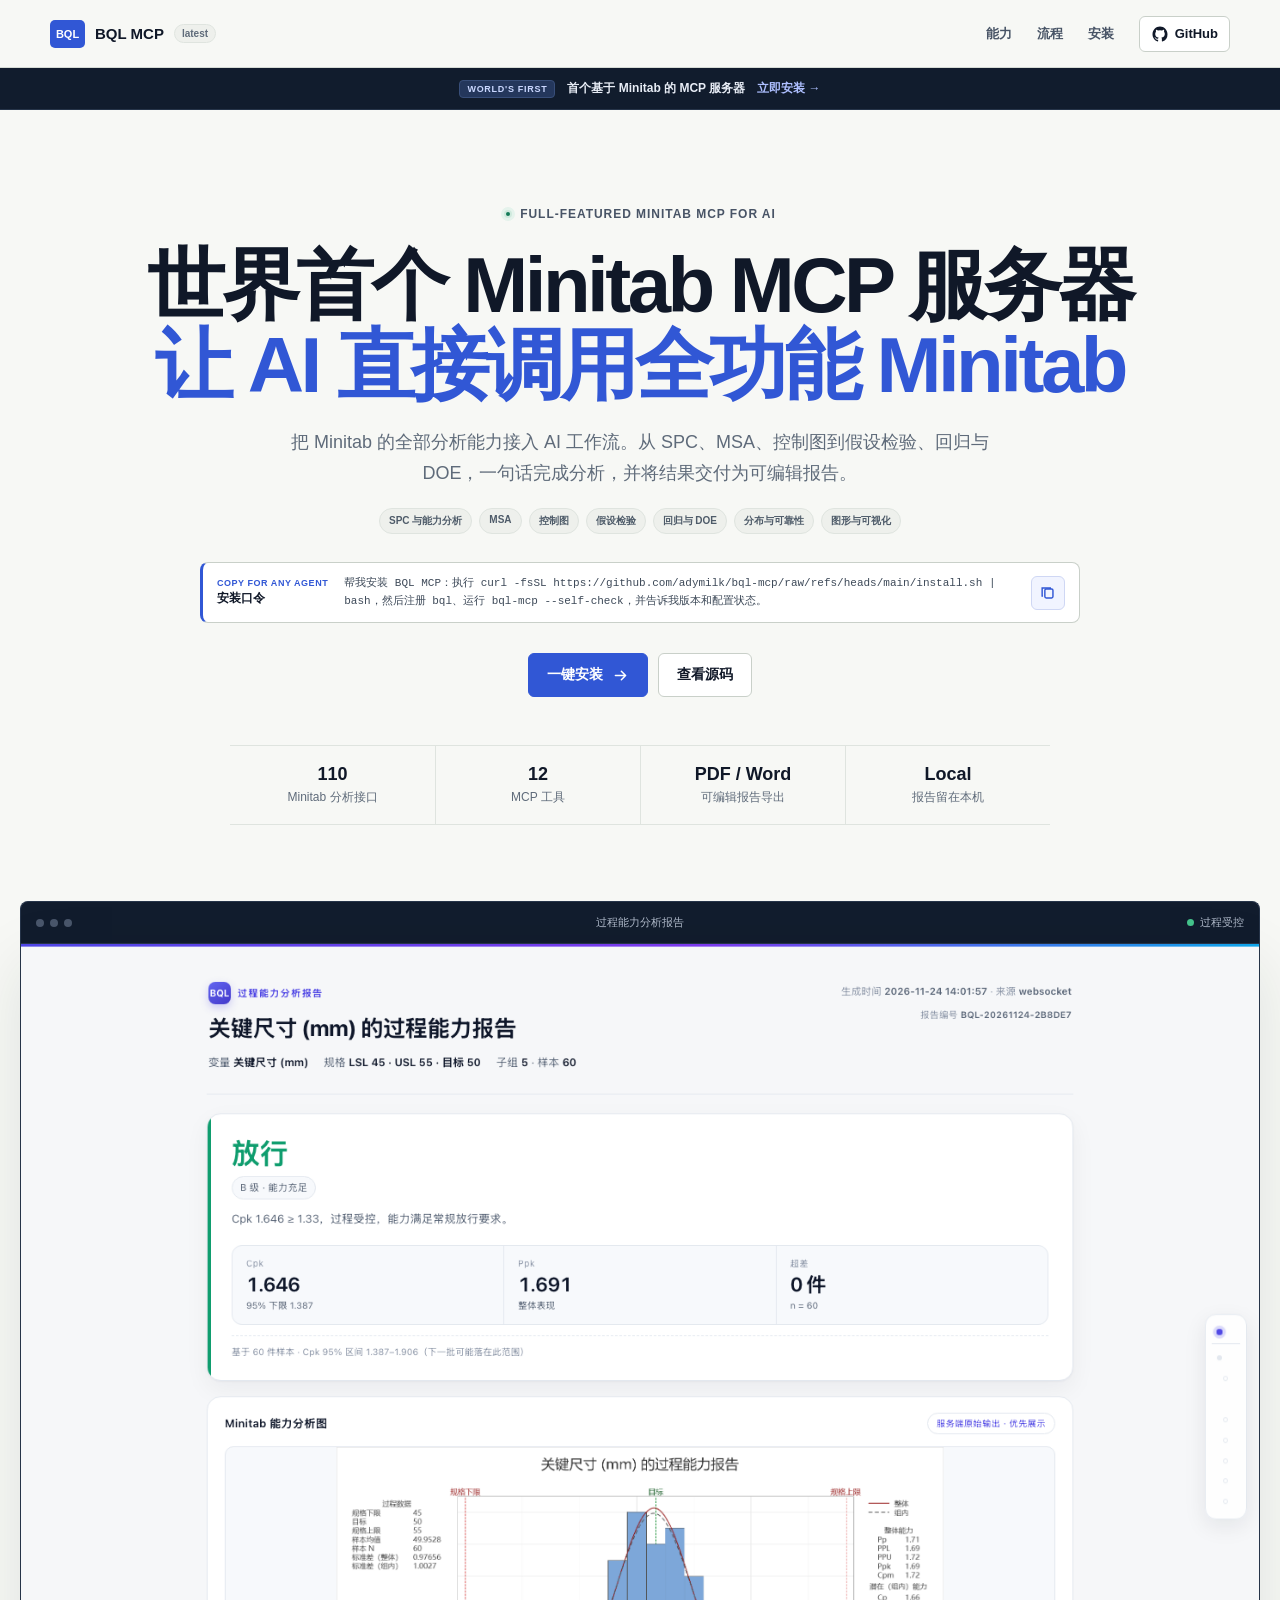
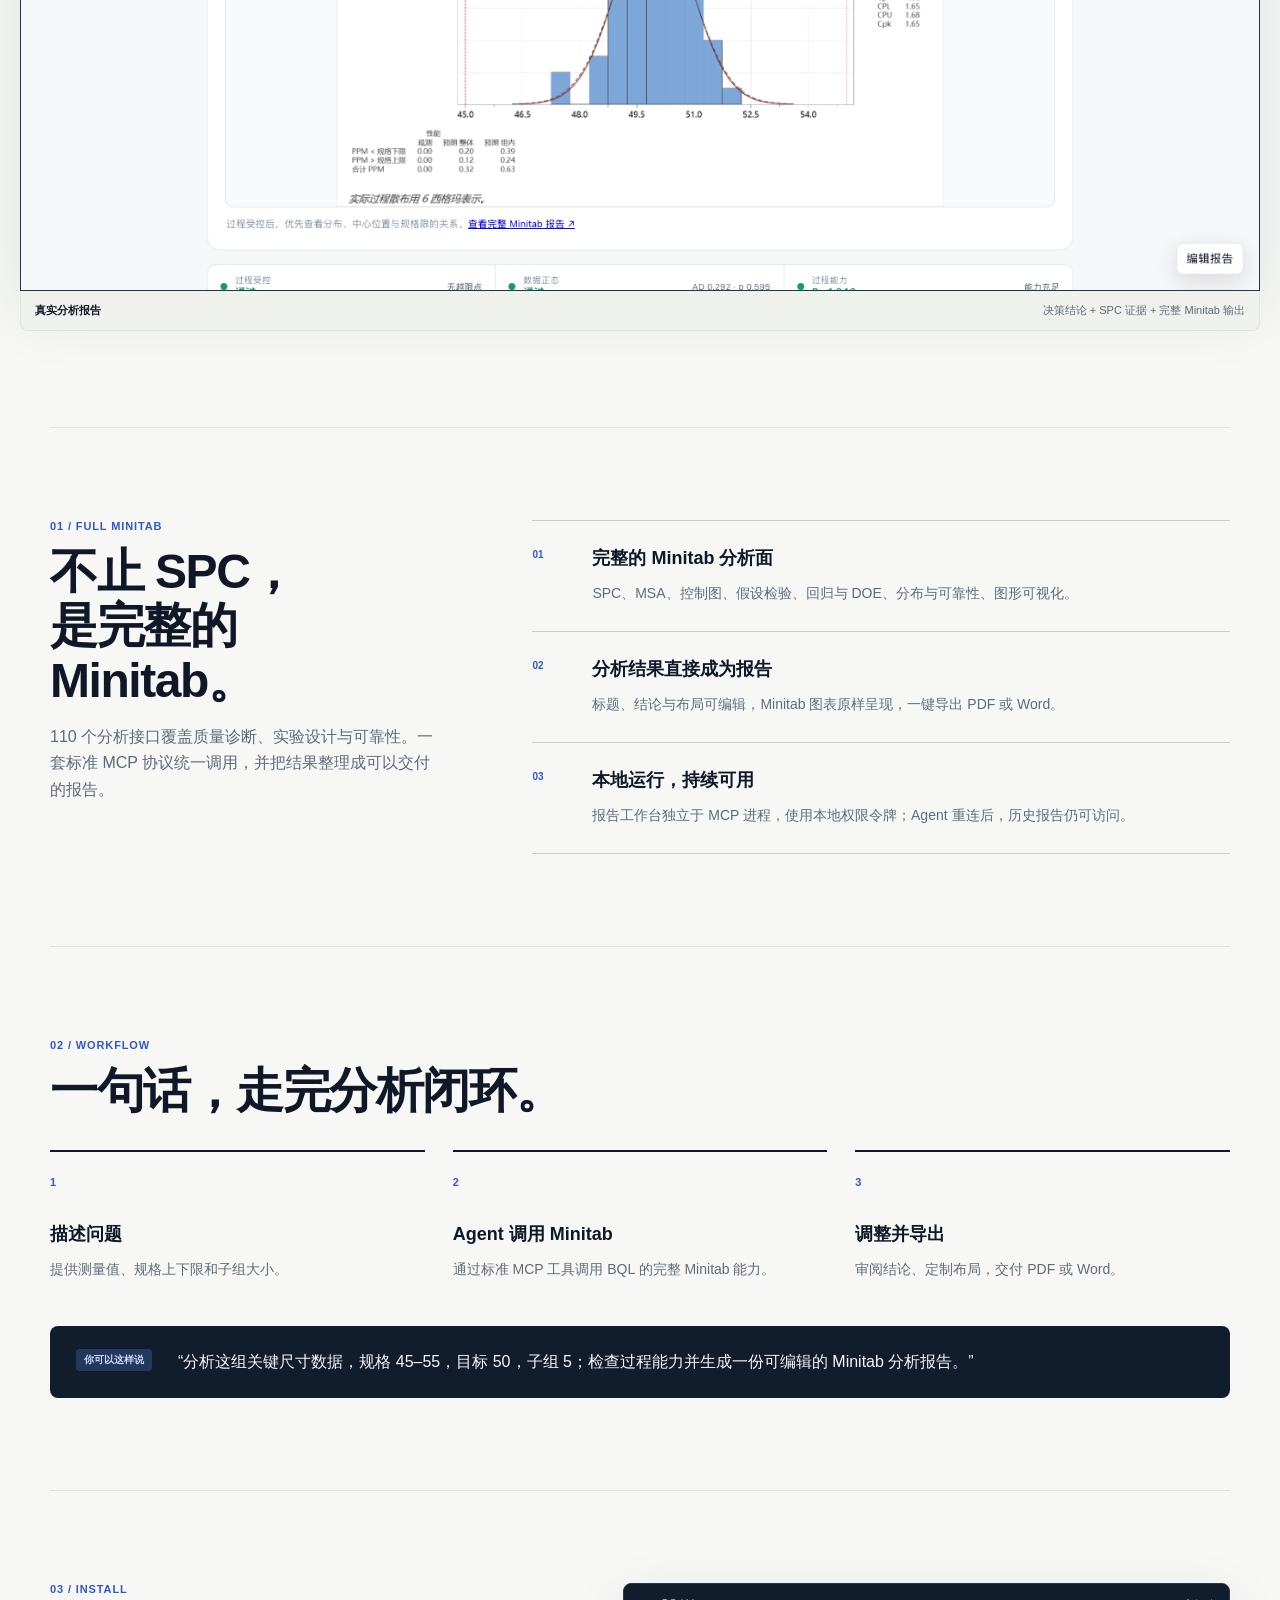
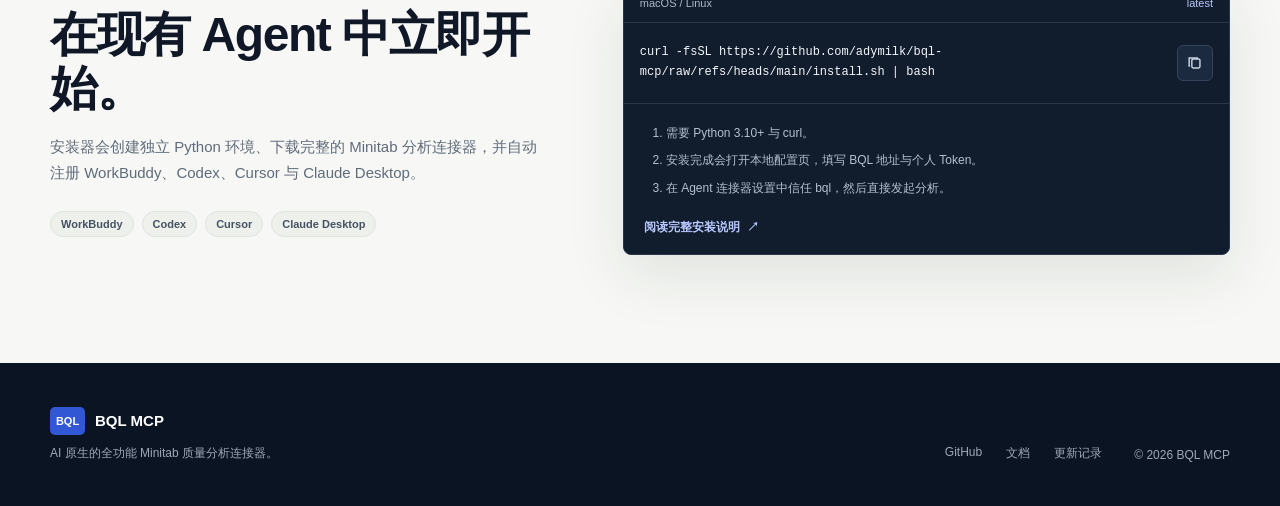
==== commit ed9e321e: "Resolve latest Minitab MCP install on every run" ====
--- a/docs/index.html
+++ b/docs/index.html
@@ -23,7 +23,7 @@
     <a class="brand" href="#top" aria-label="BQL MCP 首页">
       <span class="brand-mark" aria-hidden="true">BQL</span>
       <span class="brand-name">BQL MCP</span>
-      <span class="version">v1.3.2</span>
+      <span class="version" data-version>latest</span>
     </a>
     <nav class="site-nav" aria-label="主导航">
       <a href="#capabilities">能力</a>
@@ -71,7 +71,7 @@
           <span>Copy for any Agent</span>
           <strong>安装口令</strong>
         </div>
-        <code id="agent-install-prompt">帮我安装 BQL MCP：执行 curl -fsSL https://github.com/adymilk/bql-mcp/raw/refs/tags/v1.3.2/install.sh | bash，然后注册 bql、运行 bql-mcp --self-check，并告诉我版本和配置状态。</code>
+        <code id="agent-install-prompt">帮我安装 BQL MCP：执行 curl -fsSL https://github.com/adymilk/bql-mcp/raw/refs/heads/main/install.sh | bash，然后注册 bql、运行 bql-mcp --self-check，并告诉我版本和配置状态。</code>
         <button class="copy-button agent-copy" type="button" data-copy-target="agent-install-prompt" aria-label="复制 Agent 安装口令">
           <svg class="icon-copy" aria-hidden="true" viewBox="0 0 20 20" width="18" height="18">
             <rect x="6.5" y="5.5" width="9" height="10" rx="1.5" fill="none" stroke="currentColor" stroke-width="1.6"/>
@@ -202,10 +202,10 @@
       <div class="install-panel">
         <div class="install-panel-head">
           <span>macOS / Linux</span>
-          <span class="release-tag">v1.3.2</span>
+          <span class="release-tag" data-version>latest</span>
         </div>
         <div class="command-box">
-          <code id="install-command">curl -fsSL https://github.com/adymilk/bql-mcp/raw/refs/tags/v1.3.2/install.sh | bash</code>
+          <code id="install-command">curl -fsSL https://github.com/adymilk/bql-mcp/raw/refs/heads/main/install.sh | bash</code>
           <button class="copy-button" type="button" data-copy-target="install-command" aria-label="复制安装命令">
             <svg class="icon-copy" aria-hidden="true" viewBox="0 0 20 20" width="18" height="18">
               <rect x="6.5" y="5.5" width="9" height="10" rx="1.5" fill="none" stroke="currentColor" stroke-width="1.6"/>
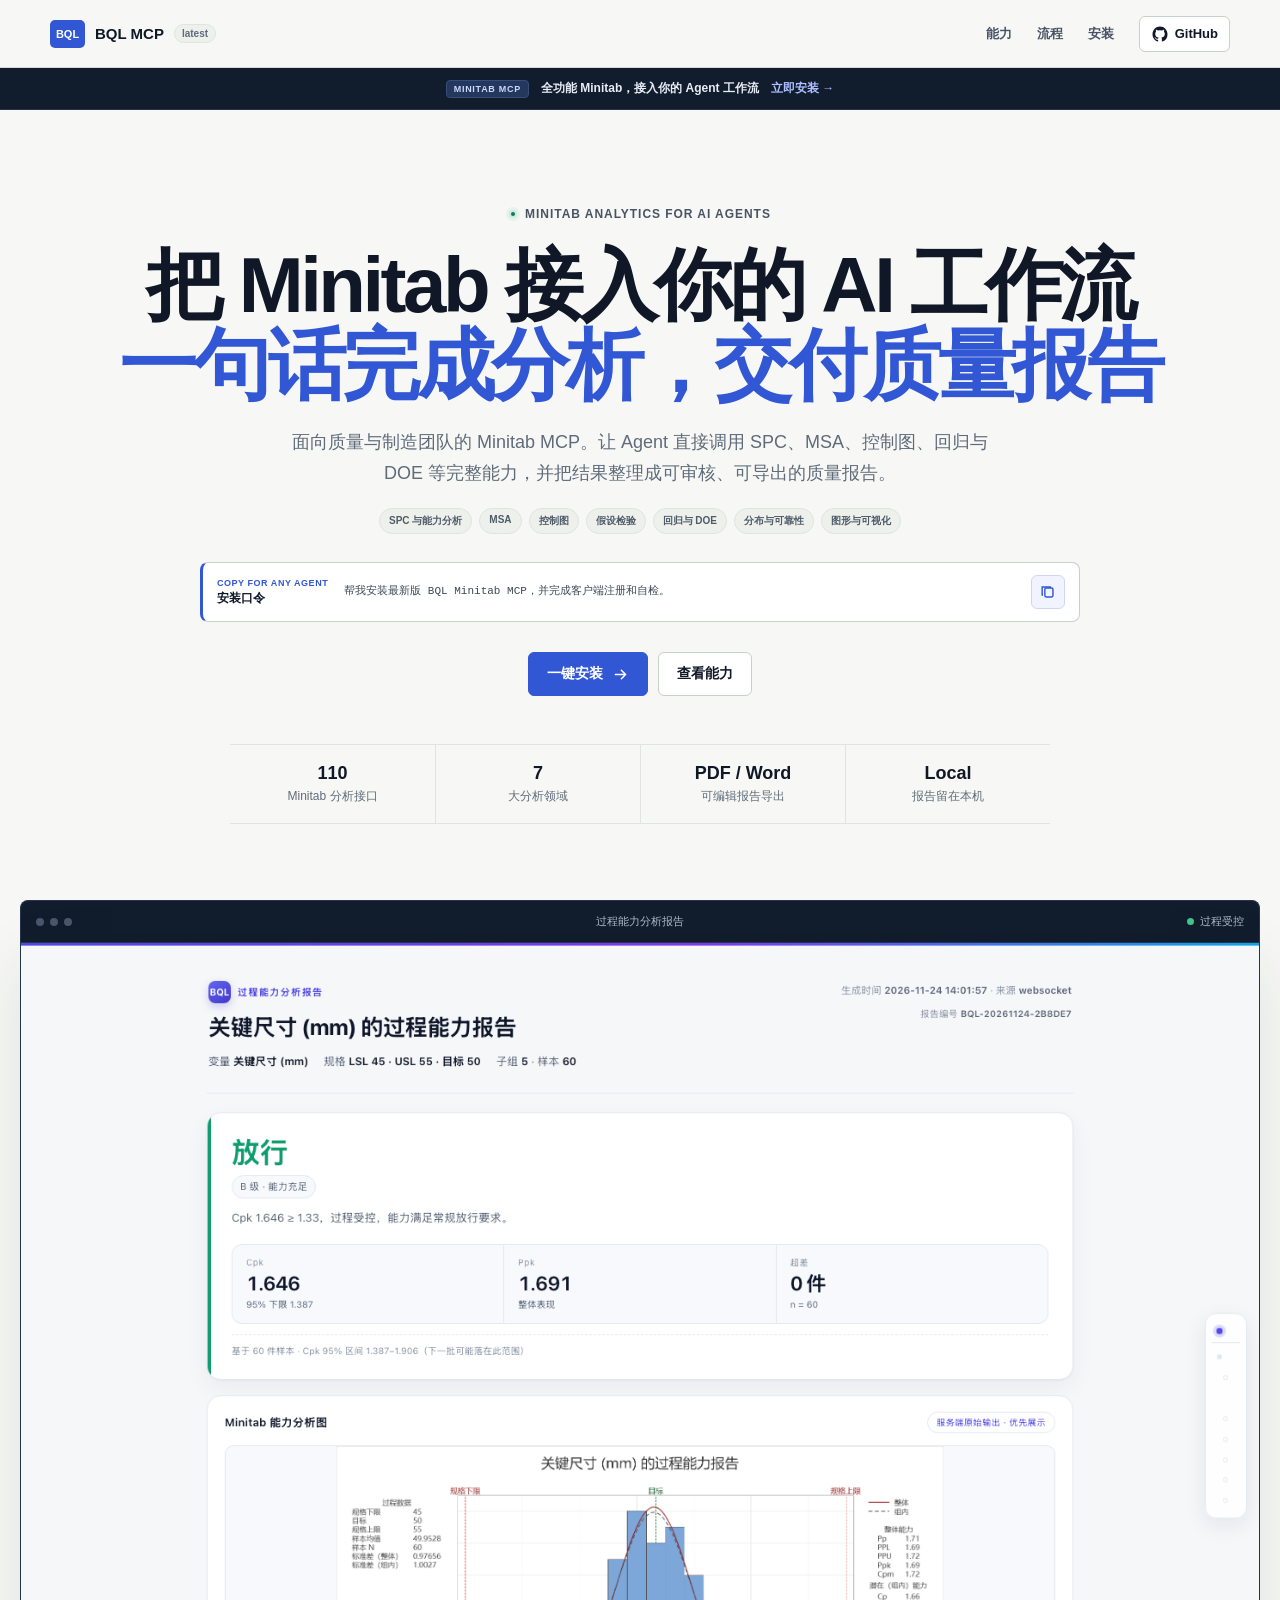
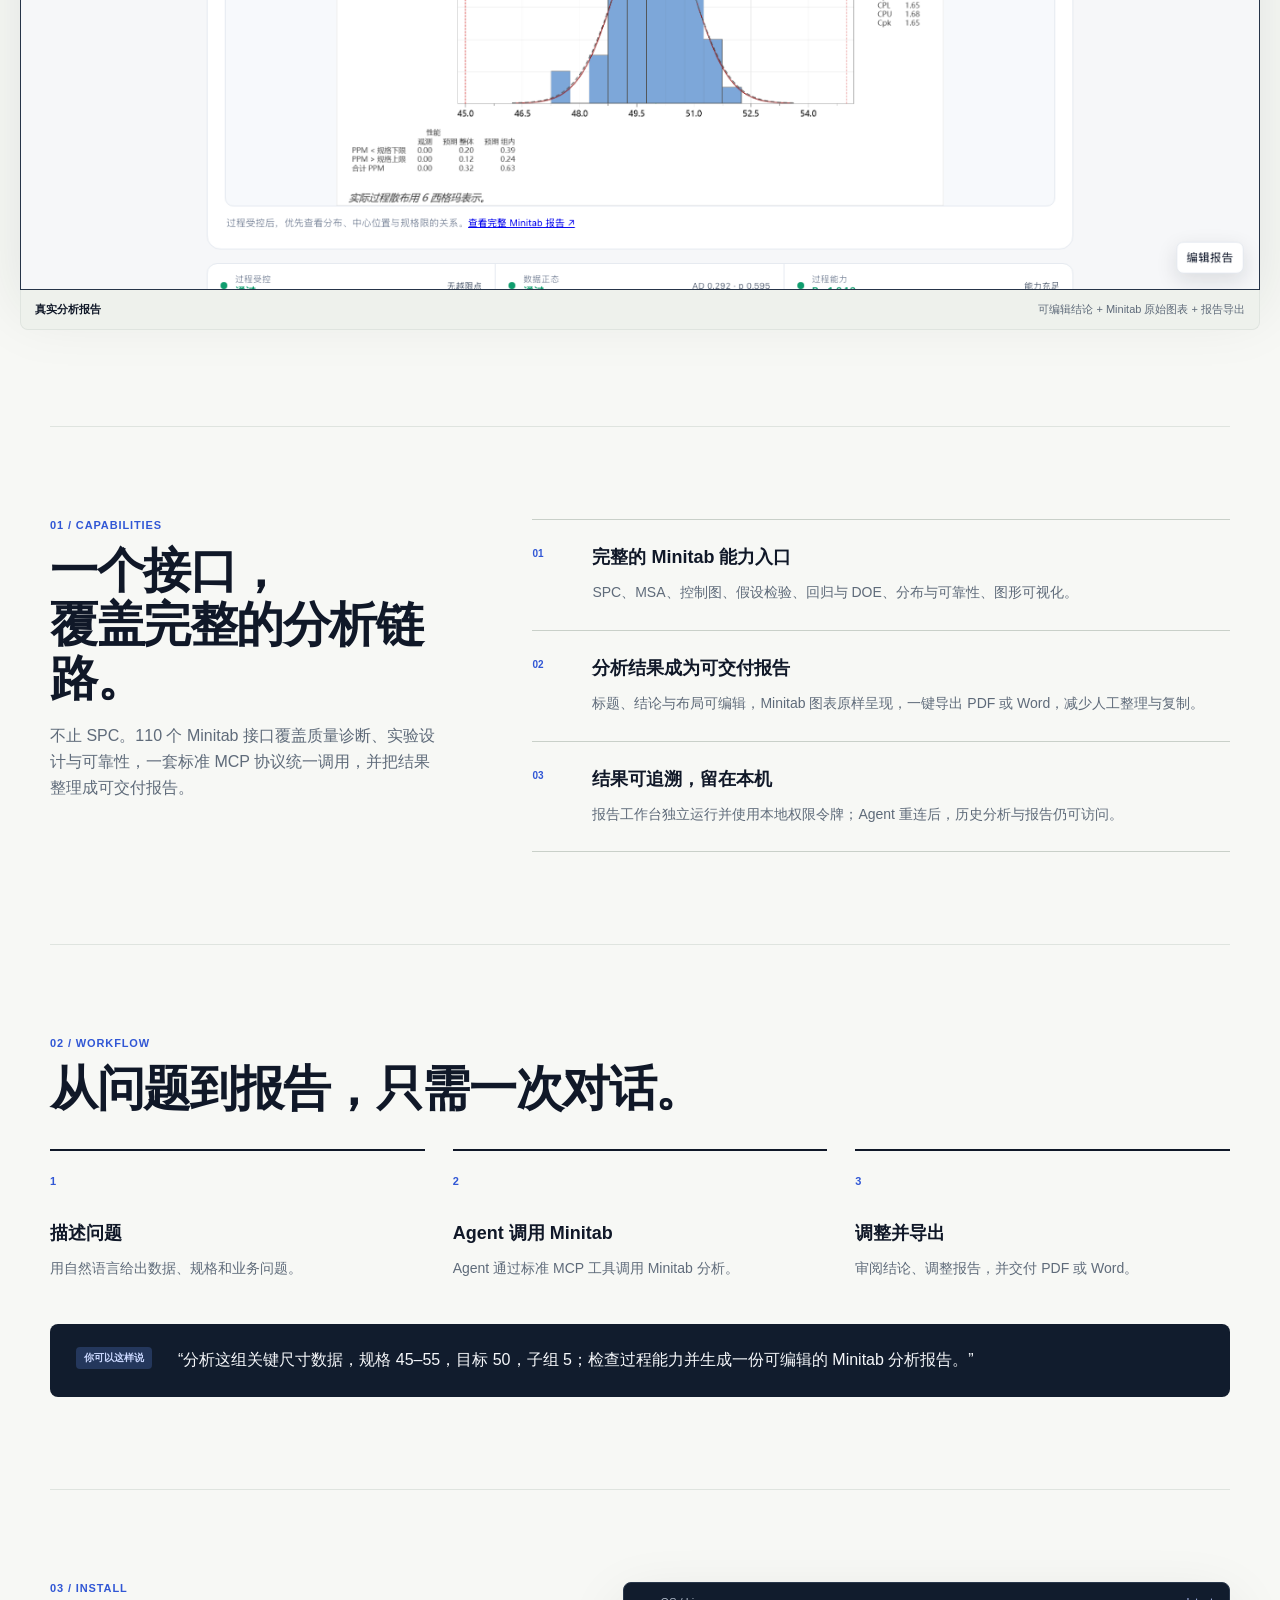
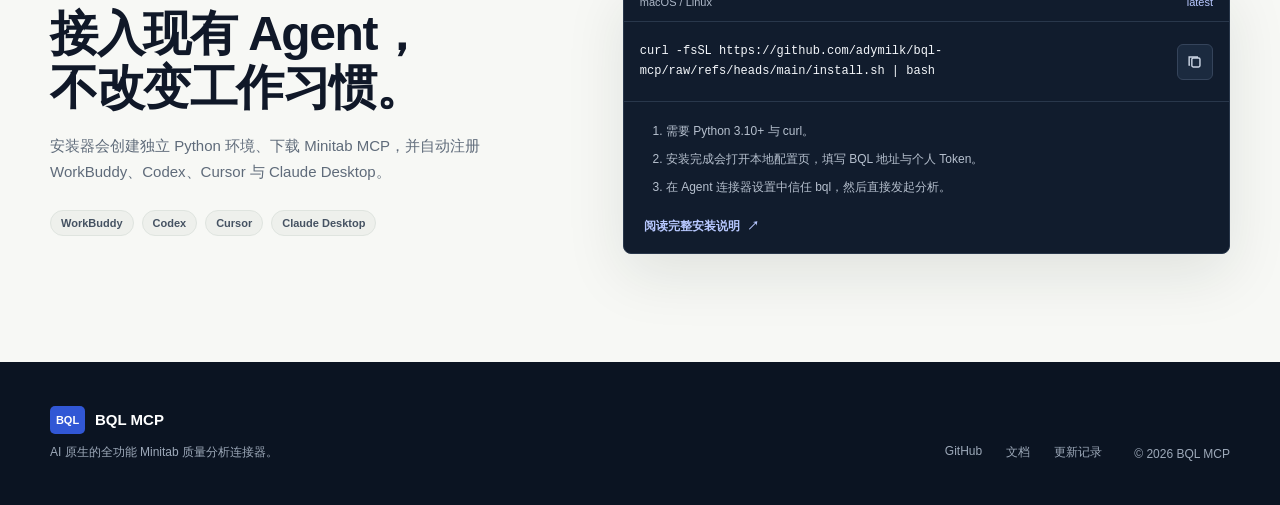
==== commit 2373ab8f: "Refocus website on Minitab product value" ====
--- a/docs/index.html
+++ b/docs/index.html
@@ -3,11 +3,11 @@
 <head>
   <meta charset="utf-8">
   <meta name="viewport" content="width=device-width, initial-scale=1">
-  <title>世界首个全功能 Minitab MCP 服务器 | BQL MCP</title>
-  <meta name="description" content="BQL MCP 是世界首个基于 Minitab 的全功能 MCP 服务器，覆盖 SPC、MSA、假设检验、回归与 DOE、可靠性和可视化。">
+  <title>Minitab MCP | 全功能 Minitab 接入 AI</title>
+  <meta name="description" content="BQL MCP 是面向质量与制造团队的 Minitab MCP，覆盖 SPC、MSA、回归与 DOE、可靠性和可视化，并交付可编辑质量报告。">
   <meta name="theme-color" content="#f7f8f5">
-  <meta property="og:title" content="世界首个全功能 Minitab MCP 服务器 | BQL MCP">
-  <meta property="og:description" content="首个基于 Minitab 的全功能 MCP 服务器。让 AI 直接调用 110 个分析接口并交付可编辑报告。">
+  <meta property="og:title" content="Minitab MCP | 全功能 Minitab 接入 AI">
+  <meta property="og:description" content="让 AI 直接调用 110 个 Minitab 分析接口，把分析结果变成可编辑、可交付的质量报告。">
   <meta property="og:type" content="website">
   <meta property="og:url" content="https://adymilk.github.io/bql-mcp/">
   <meta property="og:image" content="https://adymilk.github.io/bql-mcp/assets/report-preview.png">
@@ -39,23 +39,23 @@
   </header>
 
   <main id="main">
-    <aside class="announcement" aria-label="产品里程碑">
-      <span class="announcement-label">World's first</span>
-      <strong>首个基于 Minitab 的 MCP 服务器</strong>
+    <aside class="announcement" aria-label="产品定位">
+      <span class="announcement-label">Minitab MCP</span>
+      <strong>全功能 Minitab，接入你的 Agent 工作流</strong>
       <a href="#install">立即安装 <span aria-hidden="true">→</span></a>
     </aside>
 
     <section class="hero" id="top" aria-labelledby="hero-title">
       <div class="hero-kicker">
         <span class="status-dot" aria-hidden="true"></span>
-        Full-featured Minitab MCP for AI
+        Minitab Analytics for AI Agents
       </div>
       <h1 id="hero-title">
-        <span class="hero-line">世界首个 Minitab MCP 服务器</span>
-        <span class="hero-line accent">让 AI 直接调用全功能 Minitab</span>
+        <span class="hero-line">把 Minitab 接入你的 AI 工作流</span>
+        <span class="hero-line accent">一句话完成分析，交付质量报告</span>
       </h1>
       <p class="hero-copy">
-        把 Minitab 的全部分析能力接入 AI 工作流。从 SPC、MSA、控制图到假设检验、回归与 DOE，一句话完成分析，并将结果交付为可编辑报告。
+        面向质量与制造团队的 Minitab MCP。让 Agent 直接调用 SPC、MSA、控制图、回归与 DOE 等完整能力，并把结果整理成可审核、可导出的质量报告。
       </p>
       <div class="capability-strip" aria-label="Minitab 分析能力">
         <span>SPC 与能力分析</span>
@@ -71,7 +71,7 @@
           <span>Copy for any Agent</span>
           <strong>安装口令</strong>
         </div>
-        <code id="agent-install-prompt">帮我安装 BQL MCP：执行 curl -fsSL https://github.com/adymilk/bql-mcp/raw/refs/heads/main/install.sh | bash，然后注册 bql、运行 bql-mcp --self-check，并告诉我版本和配置状态。</code>
+        <code id="agent-install-prompt" data-copy-value="帮我安装 BQL MCP：执行 curl -fsSL https://github.com/adymilk/bql-mcp/raw/refs/heads/main/install.sh | bash，然后注册 bql、运行 bql-mcp --self-check，并告诉我版本和配置状态。">帮我安装最新版 BQL Minitab MCP，并完成客户端注册和自检。</code>
         <button class="copy-button agent-copy" type="button" data-copy-target="agent-install-prompt" aria-label="复制 Agent 安装口令">
           <svg class="icon-copy" aria-hidden="true" viewBox="0 0 20 20" width="18" height="18">
             <rect x="6.5" y="5.5" width="9" height="10" rx="1.5" fill="none" stroke="currentColor" stroke-width="1.6"/>
@@ -89,8 +89,8 @@
             <path d="M4 10h12M11 5l5 5-5 5" fill="none" stroke="currentColor" stroke-linecap="round" stroke-linejoin="round" stroke-width="1.8"/>
           </svg>
         </a>
-        <a class="button button-secondary" href="https://github.com/adymilk/bql-mcp" target="_blank" rel="noopener">
-          查看源码
+        <a class="button button-secondary" href="#capabilities">
+          查看能力
         </a>
       </div>
       <dl class="proof-grid" aria-label="产品概况">
@@ -99,8 +99,8 @@
           <dd>Minitab 分析接口</dd>
         </div>
         <div>
-          <dt>12</dt>
-          <dd>MCP 工具</dd>
+          <dt>7</dt>
+          <dd>大分析领域</dd>
         </div>
         <div>
           <dt>PDF / Word</dt>
@@ -124,36 +124,36 @@
       </div>
       <div class="preview-caption">
         <span id="preview-title">真实分析报告</span>
-        <span>决策结论 + SPC 证据 + 完整 Minitab 输出</span>
+        <span>可编辑结论 + Minitab 原始图表 + 报告导出</span>
       </div>
     </section>
 
     <section class="section capabilities" id="capabilities" aria-labelledby="capabilities-title">
       <div class="section-heading">
-        <p class="section-index">01 / Full Minitab</p>
-        <h2 id="capabilities-title">不止 SPC，<br>是完整的 Minitab。</h2>
-        <p>110 个分析接口覆盖质量诊断、实验设计与可靠性。一套标准 MCP 协议统一调用，并把结果整理成可以交付的报告。</p>
+        <p class="section-index">01 / Capabilities</p>
+        <h2 id="capabilities-title">一个接口，<br>覆盖完整的分析链路。</h2>
+        <p>不止 SPC。110 个 Minitab 接口覆盖质量诊断、实验设计与可靠性，一套标准 MCP 协议统一调用，并把结果整理成可交付报告。</p>
       </div>
       <div class="capability-ledger">
         <article class="capability-item">
           <span class="capability-number">01</span>
           <div>
-            <h3>完整的 Minitab 分析面</h3>
+            <h3>完整的 Minitab 能力入口</h3>
             <p>SPC、MSA、控制图、假设检验、回归与 DOE、分布与可靠性、图形可视化。</p>
           </div>
         </article>
         <article class="capability-item">
           <span class="capability-number">02</span>
           <div>
-            <h3>分析结果直接成为报告</h3>
-            <p>标题、结论与布局可编辑，Minitab 图表原样呈现，一键导出 PDF 或 Word。</p>
+            <h3>分析结果成为可交付报告</h3>
+            <p>标题、结论与布局可编辑，Minitab 图表原样呈现，一键导出 PDF 或 Word，减少人工整理与复制。</p>
           </div>
         </article>
         <article class="capability-item">
           <span class="capability-number">03</span>
           <div>
-            <h3>本地运行，持续可用</h3>
-            <p>报告工作台独立于 MCP 进程，使用本地权限令牌；Agent 重连后，历史报告仍可访问。</p>
+            <h3>结果可追溯，留在本机</h3>
+            <p>报告工作台独立运行并使用本地权限令牌；Agent 重连后，历史分析与报告仍可访问。</p>
           </div>
         </article>
       </div>
@@ -162,23 +162,23 @@
     <section class="section workflow" id="workflow" aria-labelledby="workflow-title">
       <div class="section-heading compact">
         <p class="section-index">02 / Workflow</p>
-        <h2 id="workflow-title">一句话，走完分析闭环。</h2>
+        <h2 id="workflow-title">从问题到报告，只需一次对话。</h2>
       </div>
       <div class="workflow-grid">
         <article>
           <span>1</span>
           <h3>描述问题</h3>
-          <p>提供测量值、规格上下限和子组大小。</p>
+          <p>用自然语言给出数据、规格和业务问题。</p>
         </article>
         <article>
           <span>2</span>
           <h3>Agent 调用 Minitab</h3>
-          <p>通过标准 MCP 工具调用 BQL 的完整 Minitab 能力。</p>
+          <p>Agent 通过标准 MCP 工具调用 Minitab 分析。</p>
         </article>
         <article>
           <span>3</span>
           <h3>调整并导出</h3>
-          <p>审阅结论、定制布局，交付 PDF 或 Word。</p>
+          <p>审阅结论、调整报告，并交付 PDF 或 Word。</p>
         </article>
       </div>
       <div class="prompt-example">
@@ -190,8 +190,8 @@
     <section class="section install-section" id="install" aria-labelledby="install-title">
       <div class="install-copy">
         <p class="section-index">03 / Install</p>
-        <h2 id="install-title">在现有 Agent 中立即开始。</h2>
-        <p>安装器会创建独立 Python 环境、下载完整的 Minitab 分析连接器，并自动注册 WorkBuddy、Codex、Cursor 与 Claude Desktop。</p>
+        <h2 id="install-title">接入现有 Agent，<br>不改变工作习惯。</h2>
+        <p>安装器会创建独立 Python 环境、下载 Minitab MCP，并自动注册 WorkBuddy、Codex、Cursor 与 Claude Desktop。</p>
         <div class="compatibility" aria-label="兼容客户端">
           <span>WorkBuddy</span>
           <span>Codex</span>
--- a/docs/styles.css
+++ b/docs/styles.css
@@ -861,6 +861,10 @@
 }
 
 @media (max-width: 520px) {
+  .hero h1 {
+    font-size: clamp(34px, 9.8vw, 40px);
+  }
+
   .announcement {
     justify-content: flex-start;
     gap: 8px;
